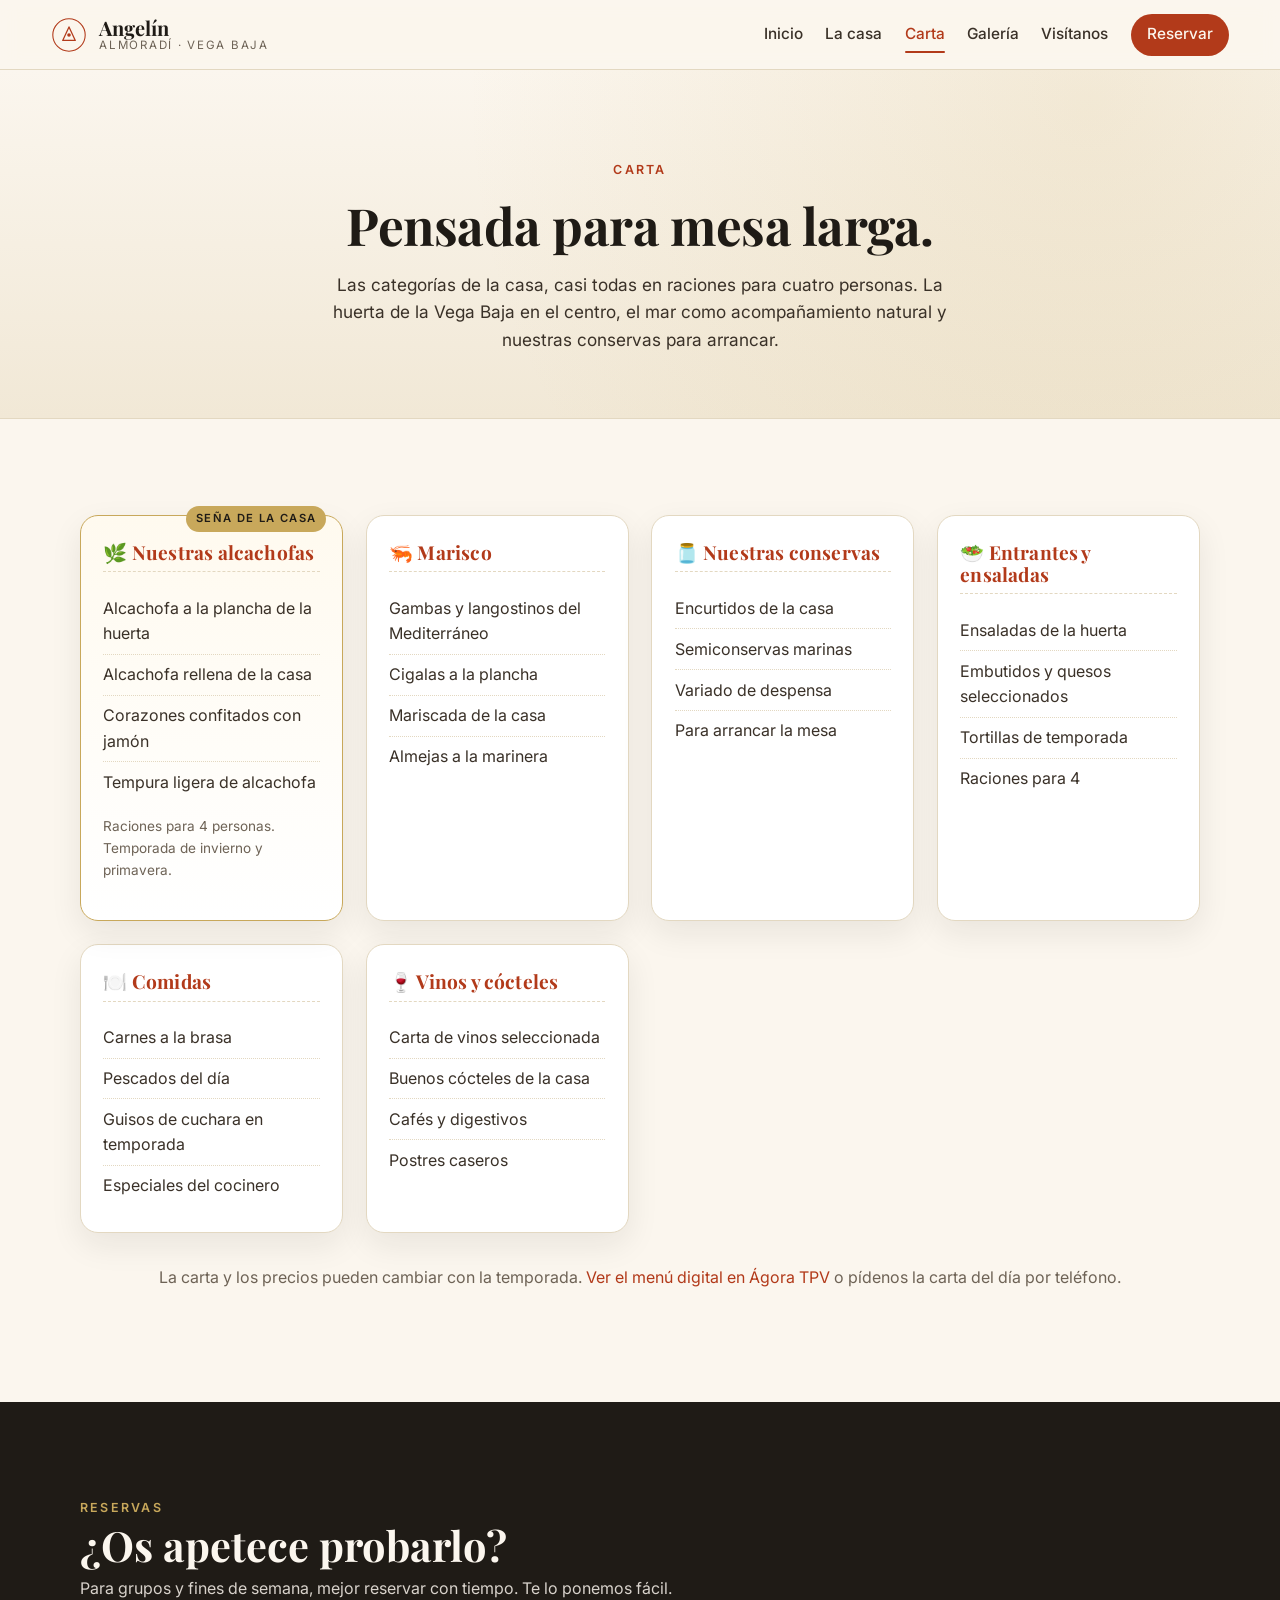
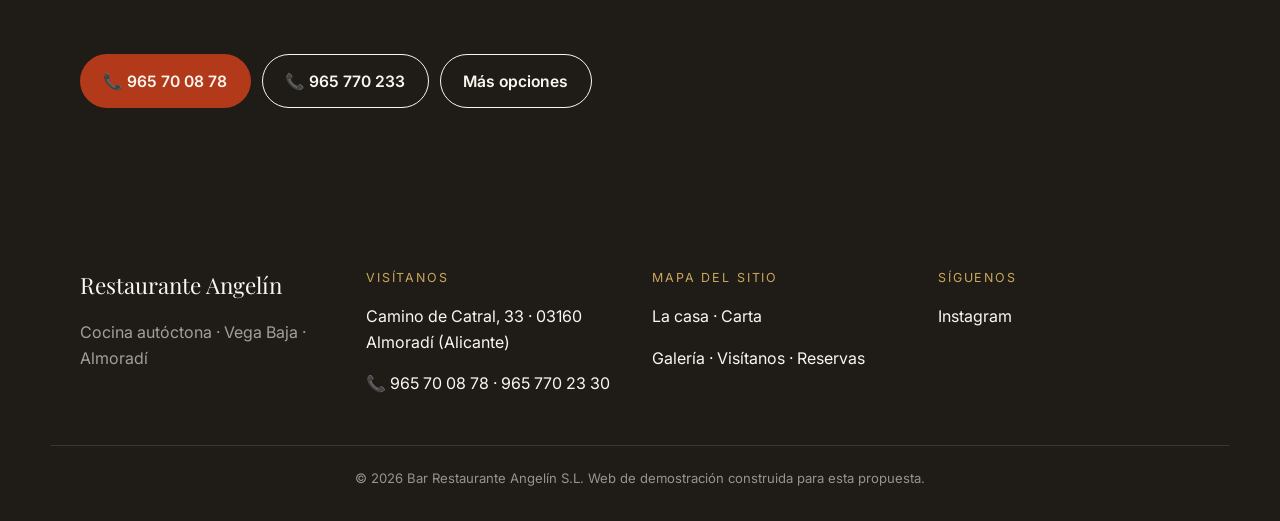
==== carta.html @ 783baac9 "﻿chore: web inicial para Restaurante Angelin" ====
<!doctype html>
<html lang="es">
<head>
  <meta charset="utf-8">
  <meta name="viewport" content="width=device-width, initial-scale=1">
  <title>Carta — Restaurante Angelín · Almoradí</title>
  <meta name="description" content="Carta de Restaurante Angelín en Almoradí: alcachofas de la Vega Baja, marisco, conservas de la casa, entrantes, ensaladas y comidas. Casi todo en raciones para 4.">
  <meta name="theme-color" content="#1f1b16">
  <link rel="icon" type="image/svg+xml" href="assets/img/favicon.svg">
  <link rel="preconnect" href="https://fonts.googleapis.com">
  <link rel="preconnect" href="https://fonts.gstatic.com" crossorigin>
  <link href="https://fonts.googleapis.com/css2?family=Inter:wght@400;500;600&family=Playfair+Display:ital,wght@0,500;0,700;1,500&display=swap" rel="stylesheet">
  <link rel="stylesheet" href="assets/css/styles.css">
</head>
<body>
<a class="skip-link" href="#contenido">Saltar al contenido</a>

<header class="site-header">
  <a class="brand" href="index.html" aria-label="Inicio">
    <span class="brand-mark" aria-hidden="true">
      <svg viewBox="0 0 40 40" width="36" height="36"><circle cx="20" cy="20" r="18" fill="none" stroke="currentColor" stroke-width="1.2"/><path d="M13 26 L20 11 L27 26 Z" fill="none" stroke="currentColor" stroke-width="1.4" stroke-linejoin="round"/><circle cx="20" cy="20" r="2" fill="currentColor"/></svg>
    </span>
    <span class="brand-text">
      <span class="brand-name">Angelín</span>
      <span class="brand-since">Almoradí · Vega Baja</span>
    </span>
  </a>
  <button class="nav-toggle" type="button" aria-expanded="false" aria-controls="menu-principal"><span class="sr-only">Abrir menú</span><span class="bars" aria-hidden="true"></span></button>
  <nav id="menu-principal" class="site-nav" aria-label="Principal">
    <a href="index.html">Inicio</a>
    <a href="historia.html">La casa</a>
    <a href="carta.html" class="is-active">Carta</a>
    <a href="galeria.html">Galería</a>
    <a href="visitanos.html">Visítanos</a>
    <a href="reservas.html" class="nav-cta">Reservar</a>
  </nav>
</header>

<main id="contenido">

  <section class="page-header">
    <div class="container">
      <p class="kicker">Carta</p>
      <h1>Pensada para mesa larga.</h1>
      <p class="lede">Las categorías de la casa, casi todas en raciones para cuatro personas. La huerta de la Vega Baja en el centro, el mar como acompañamiento natural y nuestras conservas para arrancar.</p>
    </div>
  </section>

  <section class="section section-carta">
    <div class="container">
      <div class="menu-grid">
        <article class="menu-card menu-card-feature">
          <h3>🌿 Nuestras alcachofas</h3>
          <ul>
            <li>Alcachofa a la plancha de la huerta</li>
            <li>Alcachofa rellena de la casa</li>
            <li>Corazones confitados con jamón</li>
            <li>Tempura ligera de alcachofa</li>
          </ul>
          <p class="muted small">Raciones para 4 personas. Temporada de invierno y primavera.</p>
        </article>
        <article class="menu-card">
          <h3>🦐 Marisco</h3>
          <ul>
            <li>Gambas y langostinos del Mediterráneo</li>
            <li>Cigalas a la plancha</li>
            <li>Mariscada de la casa</li>
            <li>Almejas a la marinera</li>
          </ul>
        </article>
        <article class="menu-card">
          <h3>🫙 Nuestras conservas</h3>
          <ul>
            <li>Encurtidos de la casa</li>
            <li>Semiconservas marinas</li>
            <li>Variado de despensa</li>
            <li>Para arrancar la mesa</li>
          </ul>
        </article>
        <article class="menu-card">
          <h3>🥗 Entrantes y ensaladas</h3>
          <ul>
            <li>Ensaladas de la huerta</li>
            <li>Embutidos y quesos seleccionados</li>
            <li>Tortillas de temporada</li>
            <li>Raciones para 4</li>
          </ul>
        </article>
        <article class="menu-card">
          <h3>🍽️ Comidas</h3>
          <ul>
            <li>Carnes a la brasa</li>
            <li>Pescados del día</li>
            <li>Guisos de cuchara en temporada</li>
            <li>Especiales del cocinero</li>
          </ul>
        </article>
        <article class="menu-card">
          <h3>🍷 Vinos y cócteles</h3>
          <ul>
            <li>Carta de vinos seleccionada</li>
            <li>Buenos cócteles de la casa</li>
            <li>Cafés y digestivos</li>
            <li>Postres caseros</li>
          </ul>
        </article>
      </div>
      <p class="carta-nota">La carta y los precios pueden cambiar con la temporada. <a href="https://smartmenu.agorapos.com/" rel="noopener" target="_blank">Ver el menú digital en Ágora TPV</a> o pídenos la carta del día por teléfono.</p>
    </div>
  </section>

  <section class="section section-reservas">
    <div class="container reserve-strip">
      <div>
        <p class="kicker">Reservas</p>
        <h2>¿Os apetece probarlo?</h2>
        <p>Para grupos y fines de semana, mejor reservar con tiempo. Te lo ponemos fácil.</p>
      </div>
      <div class="reserve-actions">
        <a class="btn btn-primary" href="tel:+34965700878">📞 965 70 08 78</a>
        <a class="btn btn-ghost" href="tel:+34965770233">📞 965 770 233</a>
        <a class="btn btn-ghost" href="reservas.html">Más opciones</a>
      </div>
    </div>
  </section>

</main>

<footer class="site-footer">
  <div class="container footer-grid">
    <div>
      <p class="footer-brand">Restaurante Angelín</p>
      <p class="muted">Cocina autóctona · Vega Baja · Almoradí</p>
    </div>
    <div>
      <p class="footer-title">Visítanos</p>
      <p>Camino de Catral, 33 · 03160 Almoradí (Alicante)</p>
      <p>📞 965 70 08 78 · 965 770 23 30</p>
    </div>
    <div>
      <p class="footer-title">Mapa del sitio</p>
      <p><a href="historia.html">La casa</a> · <a href="carta.html">Carta</a></p>
      <p><a href="galeria.html">Galería</a> · <a href="visitanos.html">Visítanos</a> · <a href="reservas.html">Reservas</a></p>
    </div>
    <div>
      <p class="footer-title">Síguenos</p>
      <p><a href="https://www.instagram.com/barrestauranteangelin/" rel="noopener" target="_blank">Instagram</a></p>
    </div>
  </div>
  <p class="legal">© <span id="anyo"></span> Bar Restaurante Angelín S.L. Web de demostración construida para esta propuesta.</p>
</footer>

<script src="assets/js/main.js" defer></script>
</body>
</html>
---- assets/css/styles.css ----
/* ============ Cervecería El Ángel — estilos ============ */
:root {
  --cream: #fbf6ee;
  --cream-2: #f1e8d6;
  --ink: #1f1b16;
  --ink-2: #3a3128;
  --muted: #6e6356;
  --line: #e3d8c1;
  --terracota: #b23a1a;
  --terracota-d: #8c2d12;
  --oro: #c8a85b;
  --shadow: 0 12px 32px rgba(31, 27, 22, 0.08);
}

* { box-sizing: border-box; }
html { scroll-behavior: smooth; }
body {
  margin: 0;
  font-family: "Inter", system-ui, -apple-system, "Segoe UI", sans-serif;
  font-size: 16px;
  line-height: 1.6;
  color: var(--ink);
  background: var(--cream);
  -webkit-font-smoothing: antialiased;
}

img { max-width: 100%; display: block; }
a { color: var(--terracota); text-decoration: none; }
a:hover, a:focus-visible { text-decoration: underline; text-underline-offset: 3px; }

h1, h2, h3, h4 { font-family: "Playfair Display", Georgia, serif; font-weight: 700; line-height: 1.15; margin: 0 0 .5em; color: var(--ink); }
h1 { font-size: clamp(2.4rem, 5.5vw, 4.2rem); letter-spacing: -0.01em; }
h2 { font-size: clamp(1.8rem, 3.4vw, 2.6rem); }
h3 { font-size: 1.2rem; letter-spacing: 0.01em; }
em { font-style: italic; color: var(--terracota); }

.kicker {
  text-transform: uppercase;
  letter-spacing: 0.18em;
  font-size: 0.78rem;
  color: var(--terracota);
  font-weight: 600;
  margin: 0 0 1rem;
}

.muted { color: var(--muted); }
.small { font-size: 0.85rem; }
.sr-only { position: absolute; width: 1px; height: 1px; overflow: hidden; clip: rect(0 0 0 0); white-space: nowrap; }

.skip-link {
  position: absolute; left: -9999px; top: 0;
  background: var(--ink); color: var(--cream); padding: 12px 16px; z-index: 100;
}
.skip-link:focus { left: 12px; top: 12px; }

.container { width: min(1120px, 92vw); margin: 0 auto; }

/* -------- Header -------- */
.site-header {
  position: sticky; top: 0; z-index: 50;
  display: flex; align-items: center; justify-content: space-between;
  gap: 1rem; padding: 0.85rem 4vw;
  background: rgba(251, 246, 238, 0.86);
  backdrop-filter: saturate(140%) blur(10px);
  -webkit-backdrop-filter: saturate(140%) blur(10px);
  border-bottom: 1px solid var(--line);
}
.brand { display: inline-flex; align-items: center; gap: 0.75rem; color: var(--ink); text-decoration: none; }
.brand-mark { color: var(--terracota); display: inline-flex; }
.brand-text { display: flex; flex-direction: column; line-height: 1.1; }
.brand-name { font-family: "Playfair Display", Georgia, serif; font-weight: 700; font-size: 1.25rem; }
.brand-since { font-size: 0.72rem; letter-spacing: 0.15em; text-transform: uppercase; color: var(--muted); }
.site-nav { display: flex; gap: 1.4rem; align-items: center; }
.site-nav a { color: var(--ink-2); font-weight: 500; font-size: 0.96rem; text-decoration: none; }
.site-nav a:hover { color: var(--terracota); }
.nav-cta {
  background: var(--terracota); color: var(--cream) !important;
  padding: 0.55rem 1rem; border-radius: 999px;
}
.nav-cta:hover { background: var(--terracota-d); text-decoration: none; }

.nav-toggle { display: none; background: none; border: 0; cursor: pointer; padding: 8px; }
.nav-toggle .bars,
.nav-toggle .bars::before,
.nav-toggle .bars::after {
  display: block; width: 22px; height: 2px; background: var(--ink); position: relative;
}
.nav-toggle .bars::before, .nav-toggle .bars::after { content: ""; position: absolute; left: 0; }
.nav-toggle .bars::before { top: -6px; }
.nav-toggle .bars::after { top: 6px; }

@media (max-width: 760px) {
  .nav-toggle { display: block; }
  .site-nav {
    position: absolute; top: 100%; right: 4vw; left: 4vw;
    flex-direction: column; align-items: stretch; gap: 0;
    background: var(--cream); border: 1px solid var(--line); border-radius: 14px;
    padding: 0.5rem; margin-top: 0.5rem; box-shadow: var(--shadow);
    transform: translateY(-8px); opacity: 0; pointer-events: none;
    transition: opacity .18s ease, transform .18s ease;
  }
  .site-nav a { padding: 0.7rem 0.9rem; border-radius: 8px; }
  .site-nav.is-open { transform: translateY(0); opacity: 1; pointer-events: auto; }
}

/* -------- Buttons -------- */
.btn {
  display: inline-flex; align-items: center; gap: 0.45rem;
  padding: 0.85rem 1.4rem;
  border-radius: 999px; border: 1px solid transparent;
  font-weight: 600; font-size: 0.98rem; cursor: pointer;
  text-decoration: none; transition: transform .15s ease, background .15s ease, color .15s ease, border-color .15s ease;
}
.btn:hover { text-decoration: none; transform: translateY(-1px); }
.btn-primary { background: var(--terracota); color: var(--cream); }
.btn-primary:hover { background: var(--terracota-d); color: var(--cream); }
.btn-ghost { background: transparent; color: var(--ink); border-color: var(--ink); }
.btn-ghost:hover { background: var(--ink); color: var(--cream); }

/* -------- Hero -------- */
.hero {
  position: relative; isolation: isolate;
  padding: clamp(5rem, 10vw, 8rem) 4vw clamp(4rem, 8vw, 6rem);
  background:
    radial-gradient(circle at 80% 10%, rgba(200, 168, 91, 0.18), transparent 55%),
    radial-gradient(circle at 10% 90%, rgba(178, 58, 26, 0.16), transparent 60%),
    linear-gradient(180deg, var(--cream) 0%, var(--cream-2) 100%);
  overflow: hidden;
}
.hero-art {
  position: absolute; inset: 0; z-index: -1; opacity: 0.6;
  background-image:
    radial-gradient(2px 2px at 12% 22%, var(--oro) 50%, transparent 51%),
    radial-gradient(2px 2px at 78% 60%, var(--terracota) 50%, transparent 51%),
    radial-gradient(2px 2px at 35% 80%, var(--oro) 50%, transparent 51%),
    radial-gradient(2px 2px at 65% 25%, var(--terracota) 50%, transparent 51%);
  background-size: 240px 240px;
  filter: blur(0.2px);
}
.hero-inner { max-width: 880px; margin: 0 auto; text-align: center; }
.hero h1 { margin: 0 0 1.2rem; }
.hero .lede { font-size: 1.15rem; color: var(--ink-2); max-width: 60ch; margin: 0 auto 2rem; }
.hero-cta { display: flex; gap: 0.8rem; justify-content: center; flex-wrap: wrap; margin-bottom: 2.6rem; }

.hero-stats {
  list-style: none; padding: 0; margin: 0;
  display: grid; grid-template-columns: repeat(3, minmax(0,1fr));
  gap: 1rem; max-width: 540px; margin-inline: auto;
}
.hero-stats li {
  display: flex; flex-direction: column; align-items: center;
  padding: 1rem; background: rgba(255,255,255,0.55);
  border: 1px solid var(--line); border-radius: 14px;
}
.hero-stats strong { font-family: "Playfair Display", Georgia, serif; font-size: 1.6rem; color: var(--terracota); }
.hero-stats span { font-size: 0.82rem; color: var(--muted); letter-spacing: 0.06em; text-transform: uppercase; }

/* -------- Sections base -------- */
.section { padding: clamp(4rem, 8vw, 6rem) 0; }
.section-head { max-width: 720px; margin: 0 auto 3rem; text-align: center; }
.section-head h2 { margin-bottom: 0.6rem; }
.section-head p { color: var(--muted); font-size: 1.05rem; }

.two-col {
  display: grid; gap: clamp(2rem, 5vw, 4rem);
  grid-template-columns: 1fr;
}
@media (min-width: 820px) {
  .two-col { grid-template-columns: 1.05fr 0.95fr; align-items: start; }
}

/* -------- Historia -------- */
.section-historia { background: var(--cream); }
.section-historia p { color: var(--ink-2); font-size: 1.05rem; }
.quote {
  border-left: 3px solid var(--oro);
  padding: 0.4rem 0 0.4rem 1rem;
  font-style: italic; color: var(--ink-2); margin: 1.8rem 0 0;
  font-family: "Playfair Display", Georgia, serif; font-size: 1.15rem;
}
.quote span { display: block; margin-top: 0.5rem; font-style: normal; font-family: "Inter", sans-serif; font-size: 0.85rem; color: var(--muted); }

.timeline { background: #fff; border: 1px solid var(--line); border-radius: 18px; padding: 1.5rem; box-shadow: var(--shadow); }
.timeline ol { list-style: none; padding: 0; margin: 0; position: relative; }
.timeline ol::before {
  content: ""; position: absolute; left: 8px; top: 6px; bottom: 6px; width: 2px;
  background: linear-gradient(180deg, var(--oro), var(--terracota));
  border-radius: 2px;
}
.timeline li { display: grid; grid-template-columns: 110px 1fr; gap: 1rem; padding: 0.6rem 0 0.6rem 24px; position: relative; }
.timeline li::before {
  content: ""; position: absolute; left: 2px; top: 1.15rem;
  width: 14px; height: 14px; background: var(--cream);
  border: 2px solid var(--terracota); border-radius: 50%;
}
.timeline .year { font-family: "Playfair Display", Georgia, serif; color: var(--terracota); font-weight: 700; }
.timeline .event { color: var(--ink-2); }

/* -------- Cocina -------- */
.section-cocina { background: var(--cream-2); }
.pillars {
  list-style: none; padding: 0; margin: 0;
  display: grid; grid-template-columns: repeat(auto-fit, minmax(220px, 1fr));
  gap: 1.4rem;
}
.pillars li {
  background: #fff; border-radius: 18px; padding: 1.6rem 1.4rem;
  border: 1px solid var(--line); transition: transform .2s ease, box-shadow .2s ease;
}
.pillars li:hover { transform: translateY(-3px); box-shadow: var(--shadow); }
.pillar-icon { font-size: 2rem; display: block; margin-bottom: 0.6rem; }
.pillars h3 { margin: 0 0 0.4rem; font-size: 1.25rem; }
.pillars p { margin: 0; color: var(--muted); }

/* -------- Carta -------- */
.section-carta { background: var(--cream); }
.menu-grid {
  display: grid; gap: 1.4rem;
  grid-template-columns: repeat(auto-fit, minmax(260px, 1fr));
}
.menu-card {
  background: #fff; border: 1px solid var(--line); border-radius: 18px;
  padding: 1.6rem 1.4rem; box-shadow: var(--shadow);
}
.menu-card h3 {
  margin: 0 0 1rem; padding-bottom: 0.5rem;
  border-bottom: 1px dashed var(--line);
  color: var(--terracota); font-family: "Playfair Display", Georgia, serif;
}
.menu-card-feature {
  border-color: var(--oro);
  background: linear-gradient(180deg, #fffaef 0%, #ffffff 100%);
  position: relative;
}
.menu-card-feature::before {
  content: "Seña de la casa"; position: absolute; top: -10px; right: 1rem;
  font-size: 0.7rem; letter-spacing: 0.12em; text-transform: uppercase;
  background: var(--oro); color: var(--ink); padding: 4px 10px; border-radius: 999px;
  font-weight: 600;
}
.menu-card ul { list-style: none; padding: 0; margin: 0; }
.menu-card li { padding: 0.45rem 0; border-bottom: 1px dotted var(--line); color: var(--ink-2); }
.menu-card li:last-child { border-bottom: 0; }
.carta-nota { text-align: center; margin-top: 2rem; color: var(--muted); }

/* -------- Galería -------- */
.section-galeria { background: var(--cream-2); }
.gallery {
  display: grid; gap: 1rem;
  grid-template-columns: repeat(auto-fit, minmax(200px, 1fr));
}
.gallery figure {
  margin: 0; aspect-ratio: 4 / 3; position: relative; overflow: hidden;
  background: linear-gradient(135deg, var(--cream), #fff);
  border: 1px solid var(--line); border-radius: 14px;
  display: flex; align-items: center; justify-content: center;
}
.gallery figure span { font-size: 3rem; opacity: 0.7; }
.gallery figure::before {
  content: attr(data-tag);
  position: absolute; top: 10px; left: 10px;
  font-size: 0.7rem; letter-spacing: 0.12em; text-transform: uppercase;
  background: var(--ink); color: var(--cream); padding: 4px 8px; border-radius: 999px;
}
.gallery figcaption {
  position: absolute; bottom: 0; left: 0; right: 0;
  padding: 0.6rem 0.9rem; font-size: 0.9rem;
  background: linear-gradient(0deg, rgba(31,27,22,0.78), rgba(31,27,22,0));
  color: var(--cream);
}

/* -------- Reservas -------- */
.section-reservas { background: var(--ink); color: var(--cream); }
.section-reservas h2 { color: var(--cream); }
.section-reservas .kicker { color: var(--oro); }
.section-reservas p { color: rgba(251, 246, 238, 0.84); }
.reserve-actions { display: flex; gap: 0.7rem; flex-wrap: wrap; margin: 1.3rem 0 1rem; }
.section-reservas .btn-ghost { color: var(--cream); border-color: var(--cream); }
.section-reservas .btn-ghost:hover { background: var(--cream); color: var(--ink); }

.contact-form {
  background: rgba(255, 255, 255, 0.04);
  border: 1px solid rgba(251, 246, 238, 0.18);
  border-radius: 18px; padding: 1.8rem;
}
.form-title { font-family: "Playfair Display", Georgia, serif; font-size: 1.4rem; margin: 0 0 1rem; }
.contact-form label { display: block; margin-bottom: 1rem; font-size: 0.92rem; }
.contact-form input, .contact-form textarea {
  width: 100%; margin-top: 0.4rem; padding: 0.75rem 0.9rem;
  background: rgba(251, 246, 238, 0.06); color: var(--cream);
  border: 1px solid rgba(251, 246, 238, 0.25); border-radius: 10px;
  font: inherit;
}
.contact-form input:focus, .contact-form textarea:focus {
  outline: 2px solid var(--oro); outline-offset: 2px; border-color: var(--oro);
}
.contact-form .btn { width: 100%; justify-content: center; margin-top: 0.4rem; }

/* -------- Horario -------- */
.section-horario { background: var(--cream); }
.hours { width: 100%; border-collapse: collapse; margin: 1rem 0 1.5rem; }
.hours th, .hours td { text-align: left; padding: 0.75rem 0; border-bottom: 1px dashed var(--line); font-weight: 500; }
.hours th { color: var(--ink); width: 40%; }
.hours td { color: var(--ink-2); }
.badge-closed {
  display: inline-block; background: var(--terracota); color: var(--cream);
  padding: 2px 10px; border-radius: 999px; font-size: 0.78rem; letter-spacing: 0.05em;
}
address { font-style: normal; color: var(--ink-2); line-height: 1.7; }
.map-wrap {
  border-radius: 18px; overflow: hidden; border: 1px solid var(--line);
  box-shadow: var(--shadow); aspect-ratio: 4 / 3; background: #eaeaea;
}
.map-wrap iframe { width: 100%; height: 100%; border: 0; display: block; }

/* -------- Footer -------- */
.site-footer { background: var(--ink); color: var(--cream); padding: 3rem 4vw 2rem; }
.footer-grid {
  display: grid; gap: 1.5rem;
  grid-template-columns: repeat(auto-fit, minmax(220px, 1fr));
  margin-bottom: 2rem;
}
.footer-brand { font-family: "Playfair Display", Georgia, serif; font-size: 1.4rem; margin: 0 0 0.3rem; }
.footer-title { text-transform: uppercase; letter-spacing: 0.15em; font-size: 0.78rem; color: var(--oro); margin: 0 0 0.4rem; }
.site-footer a { color: var(--cream); }
.site-footer .muted { color: rgba(251, 246, 238, 0.6); }
.legal { text-align: center; font-size: 0.82rem; color: rgba(251, 246, 238, 0.55); border-top: 1px solid rgba(251, 246, 238, 0.12); padding-top: 1.4rem; margin: 0; }

/* -------- Active nav link -------- */
.site-nav a.is-active { color: var(--terracota); }
.site-nav a.is-active:not(.nav-cta) {
  position: relative;
}
.site-nav a.is-active:not(.nav-cta)::after {
  content: ""; position: absolute; left: 0; right: 0; bottom: -6px;
  height: 2px; background: var(--terracota); border-radius: 2px;
}
.site-nav a.nav-cta.is-active { background: var(--terracota-d); }

/* -------- Page header (sub pages) -------- */
.page-header {
  padding: clamp(4rem, 7vw, 6rem) 4vw clamp(2.5rem, 5vw, 4rem);
  background:
    radial-gradient(circle at 85% 10%, rgba(200, 168, 91, 0.16), transparent 55%),
    linear-gradient(180deg, var(--cream) 0%, var(--cream-2) 100%);
  border-bottom: 1px solid var(--line);
  text-align: center;
}
.page-header .container { max-width: 820px; }
.page-header h1 {
  font-size: clamp(2rem, 4.4vw, 3.2rem);
  margin: 0.2rem 0 1rem;
}
.page-header .lede {
  color: var(--ink-2); font-size: 1.08rem;
  max-width: 60ch; margin: 0 auto;
}

/* -------- Centered CTA row -------- */
.centered-cta {
  text-align: center; margin-top: 2.5rem;
  display: flex; gap: 0.7rem; justify-content: center; flex-wrap: wrap;
}

/* -------- Explore grid (home cards) -------- */
.section-explora { background: var(--cream); }
.explore-grid {
  display: grid; gap: 1.4rem;
  grid-template-columns: repeat(auto-fit, minmax(260px, 1fr));
}
.explore-card {
  display: flex; flex-direction: column; gap: 0.6rem;
  background: #fff; border: 1px solid var(--line); border-radius: 18px;
  padding: 1.8rem 1.6rem; box-shadow: var(--shadow);
  color: var(--ink); text-decoration: none;
  transition: transform .2s ease, border-color .2s ease;
}
.explore-card:hover {
  transform: translateY(-3px); border-color: var(--oro); text-decoration: none;
}
.explore-tag {
  display: inline-block; width: max-content;
  font-size: 0.72rem; text-transform: uppercase; letter-spacing: 0.15em;
  color: var(--terracota); font-weight: 600;
}
.explore-card h3 { margin: 0.2rem 0 0.4rem; font-size: 1.35rem; }
.explore-card p { margin: 0 0 0.6rem; color: var(--muted); }
.explore-link {
  margin-top: auto; color: var(--terracota); font-weight: 600;
}

/* -------- Reserve strip (compact banner) -------- */
.reserve-strip {
  display: flex; align-items: center; justify-content: space-between;
  gap: 2rem; flex-wrap: wrap;
}
.reserve-strip h2 { margin: 0.2rem 0 0.4rem; }
.reserve-strip p { margin: 0; }
@media (max-width: 720px) {
  .reserve-strip { flex-direction: column; align-items: flex-start; }
}

/* -------- Accessibility -------- */
@media (prefers-reduced-motion: reduce) {
  * { transition: none !important; animation: none !important; scroll-behavior: auto !important; }
}
:focus-visible { outline: 2px solid var(--terracota); outline-offset: 3px; border-radius: 6px; }
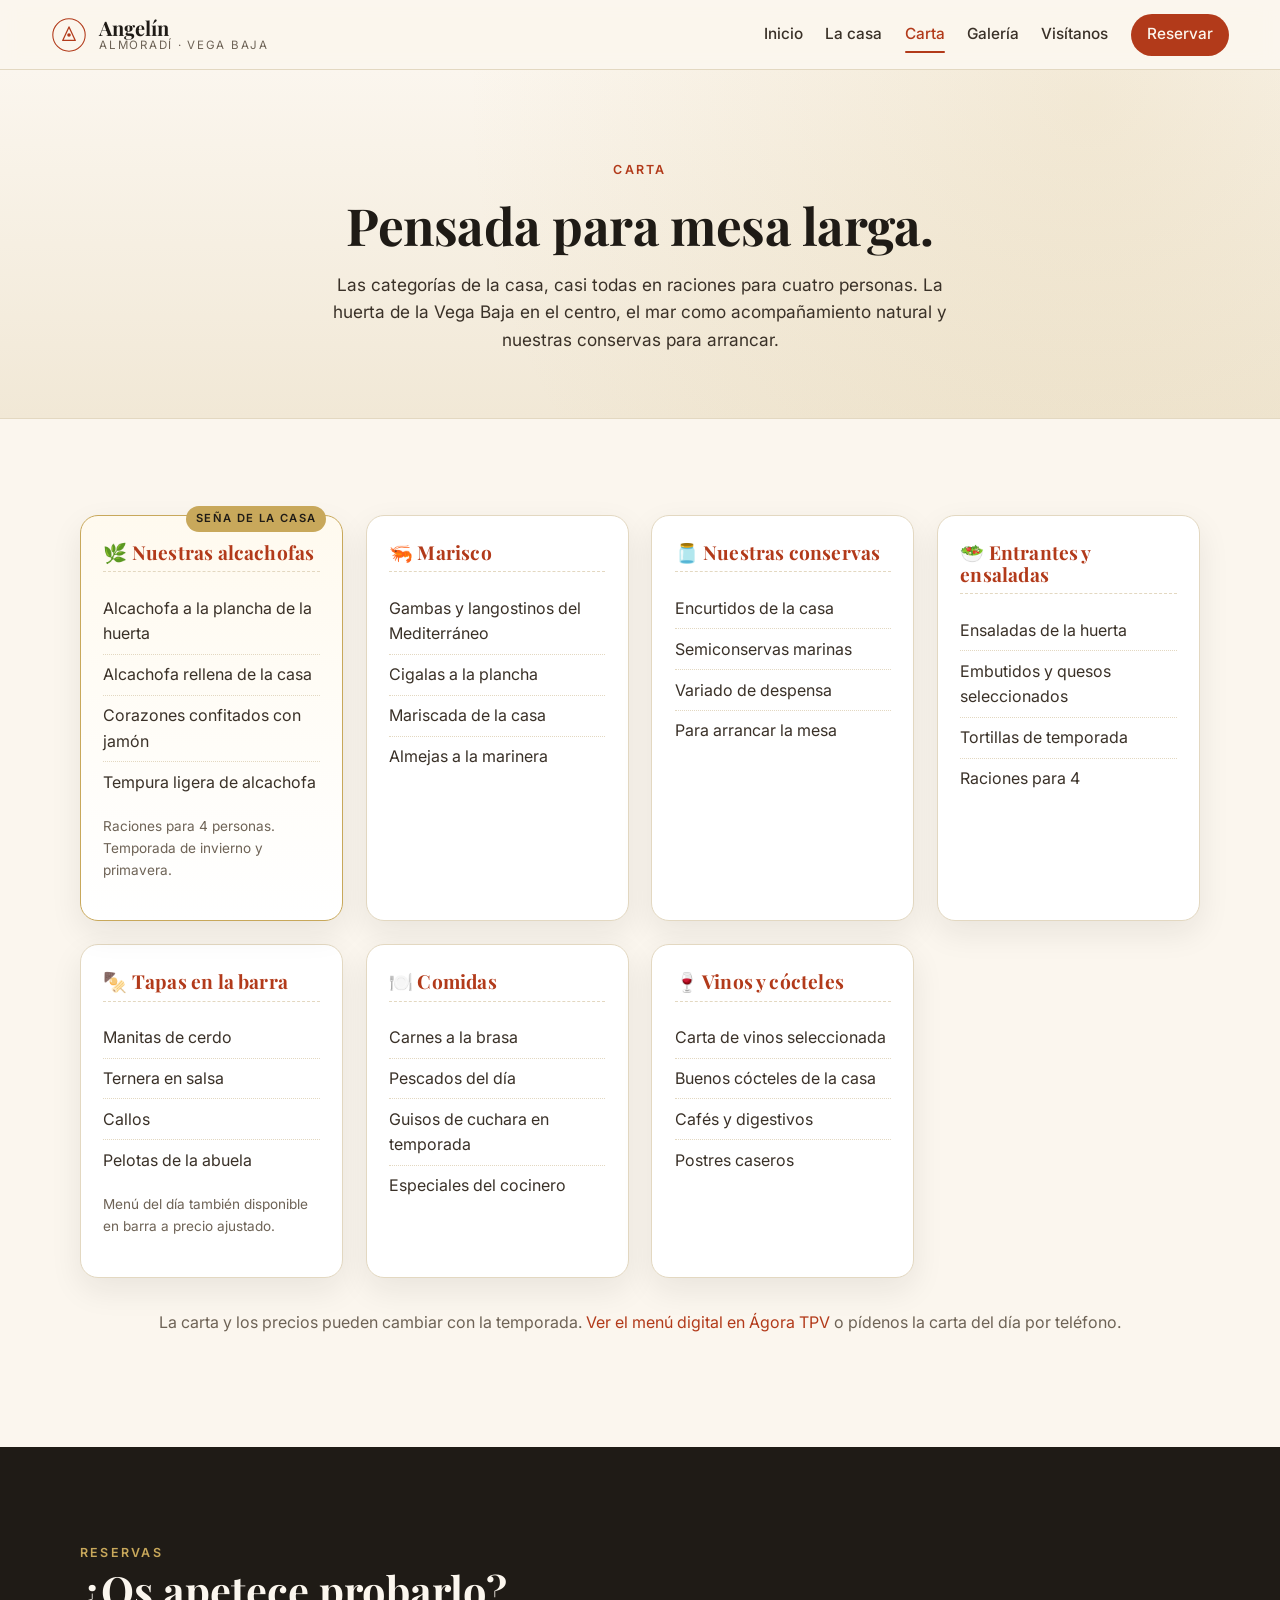
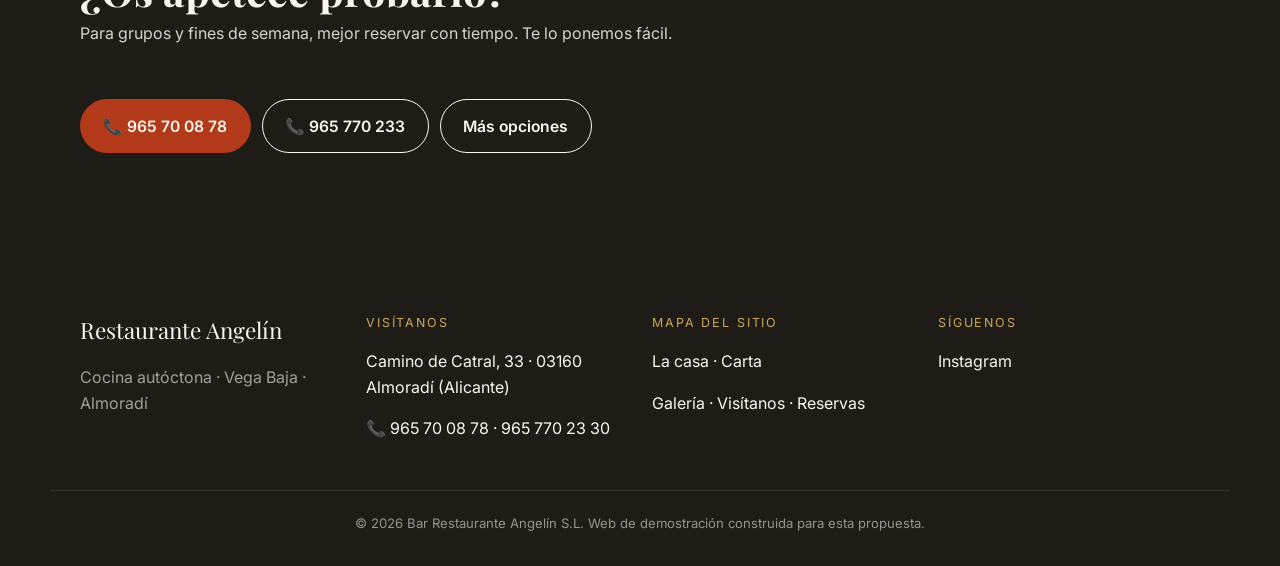
==== commit ce394d4b: "﻿feat: rellena galeria con fotos tematicas y refresca contenido - Galeria: 9 fotos via LoremFlickr (" ====
--- a/carta.html
+++ b/carta.html
@@ -87,6 +87,16 @@
           </ul>
         </article>
         <article class="menu-card">
+          <h3>🍢 Tapas en la barra</h3>
+          <ul>
+            <li>Manitas de cerdo</li>
+            <li>Ternera en salsa</li>
+            <li>Callos</li>
+            <li>Pelotas de la abuela</li>
+          </ul>
+          <p class="muted small">Menú del día también disponible en barra a precio ajustado.</p>
+        </article>
+        <article class="menu-card">
           <h3>🍽️ Comidas</h3>
           <ul>
             <li>Carnes a la brasa</li>
--- a/assets/css/styles.css
+++ b/assets/css/styles.css
@@ -268,6 +268,24 @@
   background: linear-gradient(0deg, rgba(31,27,22,0.78), rgba(31,27,22,0));
   color: var(--cream);
 }
+/* When the gallery contains real <img> elements */
+.gallery-photos figure { display: block; }
+.gallery-photos img {
+  position: absolute; inset: 0;
+  width: 100%; height: 100%; object-fit: cover;
+  transition: transform .6s ease;
+}
+.gallery-photos figure:hover img { transform: scale(1.06); }
+.gallery-photos figcaption {
+  font-weight: 500;
+  padding: 1.4rem 0.9rem 0.7rem;
+  background: linear-gradient(0deg, rgba(31,27,22,0.92) 35%, rgba(31,27,22,0) 100%);
+}
+.page-header code {
+  background: rgba(31, 27, 22, 0.06);
+  padding: 1px 6px; border-radius: 4px;
+  font-size: 0.85em;
+}
 
 /* -------- Reservas -------- */
 .section-reservas { background: var(--ink); color: var(--cream); }
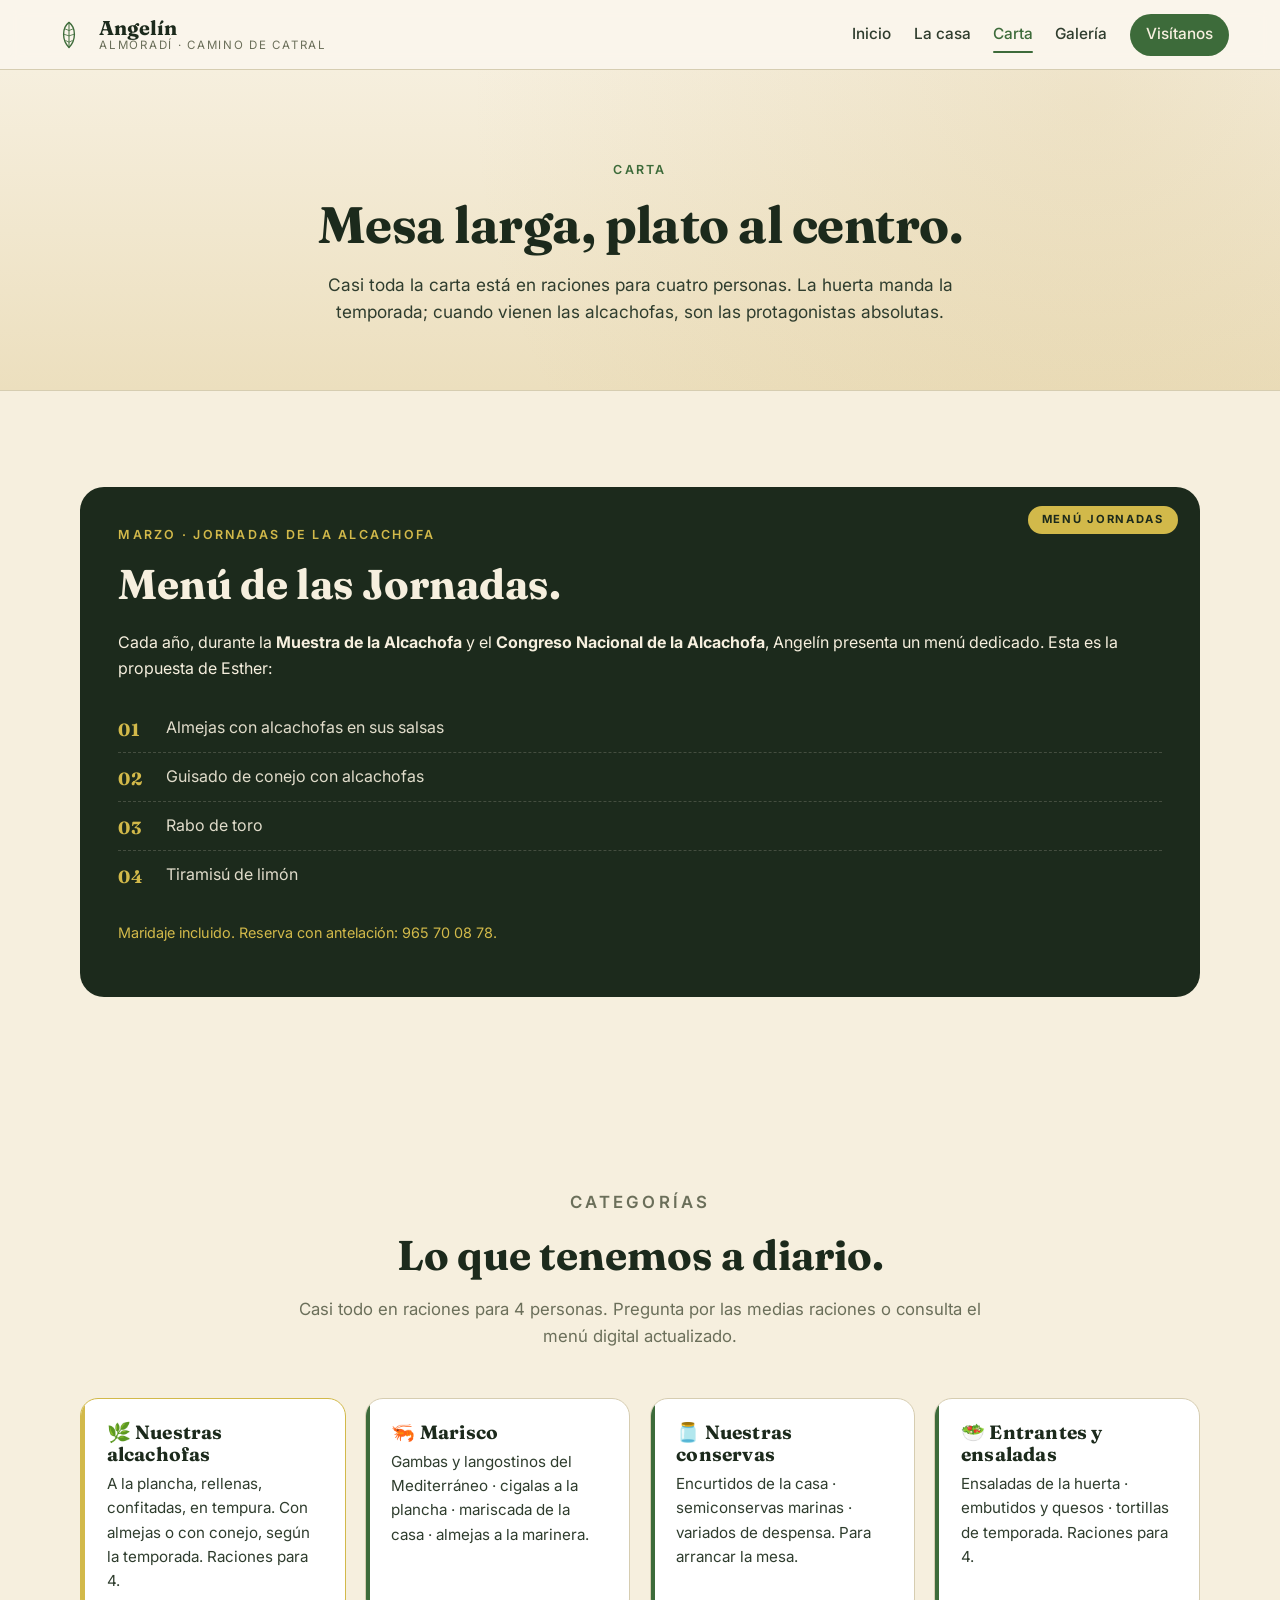
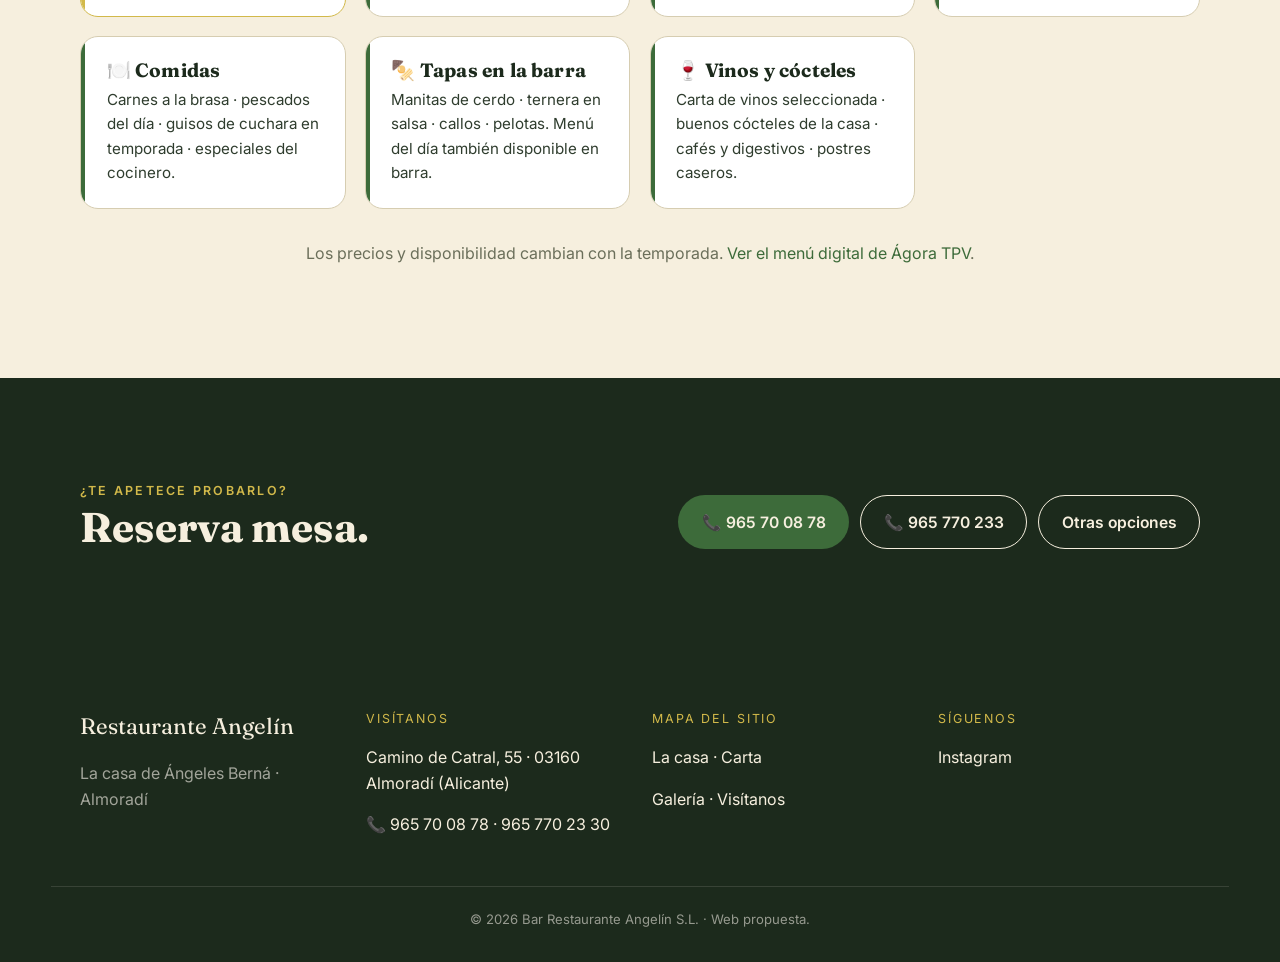
==== commit 0b37d853: "﻿feat: replanteamiento completo de Angelin - Investigacion nueva: fundadora Angeles Berna (premio Tu" ====
--- a/carta.html
+++ b/carta.html
@@ -4,12 +4,12 @@
   <meta charset="utf-8">
   <meta name="viewport" content="width=device-width, initial-scale=1">
   <title>Carta — Restaurante Angelín · Almoradí</title>
-  <meta name="description" content="Carta de Restaurante Angelín en Almoradí: alcachofas de la Vega Baja, marisco, conservas de la casa, entrantes, ensaladas y comidas. Casi todo en raciones para 4.">
-  <meta name="theme-color" content="#1f1b16">
+  <meta name="description" content="Carta de Restaurante Angelín en Almoradí: menú de las Jornadas de la Alcachofa, marisco, conservas de la casa, entrantes, ensaladas y tapas de barra. Casi todo en raciones para 4.">
+  <meta name="theme-color" content="#1c2a1c">
   <link rel="icon" type="image/svg+xml" href="assets/img/favicon.svg">
   <link rel="preconnect" href="https://fonts.googleapis.com">
   <link rel="preconnect" href="https://fonts.gstatic.com" crossorigin>
-  <link href="https://fonts.googleapis.com/css2?family=Inter:wght@400;500;600&family=Playfair+Display:ital,wght@0,500;0,700;1,500&display=swap" rel="stylesheet">
+  <link href="https://fonts.googleapis.com/css2?family=Inter:wght@400;500;600&family=Fraunces:opsz,wght@9..144,400;9..144,600;9..144,700&display=swap" rel="stylesheet">
   <link rel="stylesheet" href="assets/css/styles.css">
 </head>
 <body>
@@ -18,11 +18,15 @@
 <header class="site-header">
   <a class="brand" href="index.html" aria-label="Inicio">
     <span class="brand-mark" aria-hidden="true">
-      <svg viewBox="0 0 40 40" width="36" height="36"><circle cx="20" cy="20" r="18" fill="none" stroke="currentColor" stroke-width="1.2"/><path d="M13 26 L20 11 L27 26 Z" fill="none" stroke="currentColor" stroke-width="1.4" stroke-linejoin="round"/><circle cx="20" cy="20" r="2" fill="currentColor"/></svg>
+      <svg viewBox="0 0 40 40" width="36" height="36">
+        <path d="M20 6 C12 12, 12 26, 20 34 C28 26, 28 12, 20 6 Z" fill="none" stroke="currentColor" stroke-width="1.5" stroke-linejoin="round"/>
+        <path d="M20 6 L20 34" stroke="currentColor" stroke-width="1.1"/>
+        <path d="M15 13 L20 15 M25 13 L20 15 M14 19 L20 21 M26 19 L20 21 M16 26 L20 28 M24 26 L20 28" stroke="currentColor" stroke-width="0.9" fill="none"/>
+      </svg>
     </span>
     <span class="brand-text">
       <span class="brand-name">Angelín</span>
-      <span class="brand-since">Almoradí · Vega Baja</span>
+      <span class="brand-since">Almoradí · Camino de Catral</span>
     </span>
   </a>
   <button class="nav-toggle" type="button" aria-expanded="false" aria-controls="menu-principal"><span class="sr-only">Abrir menú</span><span class="bars" aria-hidden="true"></span></button>
@@ -31,8 +35,7 @@
     <a href="historia.html">La casa</a>
     <a href="carta.html" class="is-active">Carta</a>
     <a href="galeria.html">Galería</a>
-    <a href="visitanos.html">Visítanos</a>
-    <a href="reservas.html" class="nav-cta">Reservar</a>
+    <a href="visitanos.html" class="nav-cta">Visítanos</a>
   </nav>
 </header>
 
@@ -41,95 +44,79 @@
   <section class="page-header">
     <div class="container">
       <p class="kicker">Carta</p>
-      <h1>Pensada para mesa larga.</h1>
-      <p class="lede">Las categorías de la casa, casi todas en raciones para cuatro personas. La huerta de la Vega Baja en el centro, el mar como acompañamiento natural y nuestras conservas para arrancar.</p>
+      <h1>Mesa larga, plato al centro.</h1>
+      <p class="lede">Casi toda la carta está en raciones para cuatro personas. La huerta manda la temporada; cuando vienen las alcachofas, son las protagonistas absolutas.</p>
     </div>
   </section>
 
-  <section class="section section-carta">
+  <section class="section" id="jornadas">
     <div class="container">
-      <div class="menu-grid">
-        <article class="menu-card menu-card-feature">
+      <div class="jornadas-card">
+        <p class="kicker">Marzo · Jornadas de la Alcachofa</p>
+        <h2>Menú de las Jornadas.</h2>
+        <p>Cada año, durante la <strong>Muestra de la Alcachofa</strong> y el <strong>Congreso Nacional de la Alcachofa</strong>, Angelín presenta un menú dedicado. Esta es la propuesta de Esther:</p>
+        <ol>
+          <li>Almejas con alcachofas en sus salsas</li>
+          <li>Guisado de conejo con alcachofas</li>
+          <li>Rabo de toro</li>
+          <li>Tiramisú de limón</li>
+        </ol>
+        <p style="margin-top: 1.4rem; color: var(--oro); font-size: 0.9rem;">Maridaje incluido. Reserva con antelación: 965 70 08 78.</p>
+      </div>
+    </div>
+  </section>
+
+  <section class="section">
+    <div class="container">
+      <header class="section-head">
+        <p class="kicker">Categorías</p>
+        <h2>Lo que tenemos a diario.</h2>
+        <p>Casi todo en raciones para 4 personas. Pregunta por las medias raciones o consulta el menú digital actualizado.</p>
+      </header>
+      <div class="plate-grid">
+        <article class="plate plate-feature">
           <h3>🌿 Nuestras alcachofas</h3>
-          <ul>
-            <li>Alcachofa a la plancha de la huerta</li>
-            <li>Alcachofa rellena de la casa</li>
-            <li>Corazones confitados con jamón</li>
-            <li>Tempura ligera de alcachofa</li>
-          </ul>
-          <p class="muted small">Raciones para 4 personas. Temporada de invierno y primavera.</p>
+          <p>A la plancha, rellenas, confitadas, en tempura. Con almejas o con conejo, según la temporada. Raciones para 4.</p>
         </article>
-        <article class="menu-card">
+        <article class="plate">
           <h3>🦐 Marisco</h3>
-          <ul>
-            <li>Gambas y langostinos del Mediterráneo</li>
-            <li>Cigalas a la plancha</li>
-            <li>Mariscada de la casa</li>
-            <li>Almejas a la marinera</li>
-          </ul>
+          <p>Gambas y langostinos del Mediterráneo · cigalas a la plancha · mariscada de la casa · almejas a la marinera.</p>
         </article>
-        <article class="menu-card">
+        <article class="plate">
           <h3>🫙 Nuestras conservas</h3>
-          <ul>
-            <li>Encurtidos de la casa</li>
-            <li>Semiconservas marinas</li>
-            <li>Variado de despensa</li>
-            <li>Para arrancar la mesa</li>
-          </ul>
+          <p>Encurtidos de la casa · semiconservas marinas · variados de despensa. Para arrancar la mesa.</p>
         </article>
-        <article class="menu-card">
+        <article class="plate">
           <h3>🥗 Entrantes y ensaladas</h3>
-          <ul>
-            <li>Ensaladas de la huerta</li>
-            <li>Embutidos y quesos seleccionados</li>
-            <li>Tortillas de temporada</li>
-            <li>Raciones para 4</li>
-          </ul>
+          <p>Ensaladas de la huerta · embutidos y quesos · tortillas de temporada. Raciones para 4.</p>
         </article>
-        <article class="menu-card">
+        <article class="plate">
+          <h3>🍽️ Comidas</h3>
+          <p>Carnes a la brasa · pescados del día · guisos de cuchara en temporada · especiales del cocinero.</p>
+        </article>
+        <article class="plate">
           <h3>🍢 Tapas en la barra</h3>
-          <ul>
-            <li>Manitas de cerdo</li>
-            <li>Ternera en salsa</li>
-            <li>Callos</li>
-            <li>Pelotas de la abuela</li>
-          </ul>
-          <p class="muted small">Menú del día también disponible en barra a precio ajustado.</p>
+          <p>Manitas de cerdo · ternera en salsa · callos · pelotas. Menú del día también disponible en barra.</p>
         </article>
-        <article class="menu-card">
-          <h3>🍽️ Comidas</h3>
-          <ul>
-            <li>Carnes a la brasa</li>
-            <li>Pescados del día</li>
-            <li>Guisos de cuchara en temporada</li>
-            <li>Especiales del cocinero</li>
-          </ul>
-        </article>
-        <article class="menu-card">
+        <article class="plate">
           <h3>🍷 Vinos y cócteles</h3>
-          <ul>
-            <li>Carta de vinos seleccionada</li>
-            <li>Buenos cócteles de la casa</li>
-            <li>Cafés y digestivos</li>
-            <li>Postres caseros</li>
-          </ul>
+          <p>Carta de vinos seleccionada · buenos cócteles de la casa · cafés y digestivos · postres caseros.</p>
         </article>
       </div>
-      <p class="carta-nota">La carta y los precios pueden cambiar con la temporada. <a href="https://smartmenu.agorapos.com/" rel="noopener" target="_blank">Ver el menú digital en Ágora TPV</a> o pídenos la carta del día por teléfono.</p>
+      <p class="carta-nota">Los precios y disponibilidad cambian con la temporada. <a href="https://smartmenu.agorapos.com/" rel="noopener" target="_blank">Ver el menú digital de Ágora TPV</a>.</p>
     </div>
   </section>
 
   <section class="section section-reservas">
     <div class="container reserve-strip">
       <div>
-        <p class="kicker">Reservas</p>
-        <h2>¿Os apetece probarlo?</h2>
-        <p>Para grupos y fines de semana, mejor reservar con tiempo. Te lo ponemos fácil.</p>
+        <p class="kicker">¿Te apetece probarlo?</p>
+        <h2>Reserva mesa.</h2>
       </div>
       <div class="reserve-actions">
         <a class="btn btn-primary" href="tel:+34965700878">📞 965 70 08 78</a>
         <a class="btn btn-ghost" href="tel:+34965770233">📞 965 770 233</a>
-        <a class="btn btn-ghost" href="reservas.html">Más opciones</a>
+        <a class="btn btn-ghost" href="visitanos.html">Otras opciones</a>
       </div>
     </div>
   </section>
@@ -140,24 +127,24 @@
   <div class="container footer-grid">
     <div>
       <p class="footer-brand">Restaurante Angelín</p>
-      <p class="muted">Cocina autóctona · Vega Baja · Almoradí</p>
+      <p class="muted">La casa de Ángeles Berná · Almoradí</p>
     </div>
     <div>
       <p class="footer-title">Visítanos</p>
-      <p>Camino de Catral, 33 · 03160 Almoradí (Alicante)</p>
+      <p>Camino de Catral, 55 · 03160 Almoradí (Alicante)</p>
       <p>📞 965 70 08 78 · 965 770 23 30</p>
     </div>
     <div>
       <p class="footer-title">Mapa del sitio</p>
       <p><a href="historia.html">La casa</a> · <a href="carta.html">Carta</a></p>
-      <p><a href="galeria.html">Galería</a> · <a href="visitanos.html">Visítanos</a> · <a href="reservas.html">Reservas</a></p>
+      <p><a href="galeria.html">Galería</a> · <a href="visitanos.html">Visítanos</a></p>
     </div>
     <div>
       <p class="footer-title">Síguenos</p>
       <p><a href="https://www.instagram.com/barrestauranteangelin/" rel="noopener" target="_blank">Instagram</a></p>
     </div>
   </div>
-  <p class="legal">© <span id="anyo"></span> Bar Restaurante Angelín S.L. Web de demostración construida para esta propuesta.</p>
+  <p class="legal">© <span id="anyo"></span> Bar Restaurante Angelín S.L. · Web propuesta.</p>
 </footer>
 
 <script src="assets/js/main.js" defer></script>
--- a/assets/css/styles.css
+++ b/assets/css/styles.css
@@ -1,15 +1,25 @@
-/* ============ Cervecería El Ángel — estilos ============ */
+/* ============ Restaurante Angelín — estilos ============
+   Paleta de huerta: verde campo, amarillo alcachofa y tierra tostada.
+   Distinta de El Ángel (terracota/oro). */
 :root {
-  --cream: #fbf6ee;
-  --cream-2: #f1e8d6;
-  --ink: #1f1b16;
-  --ink-2: #3a3128;
-  --muted: #6e6356;
-  --line: #e3d8c1;
-  --terracota: #b23a1a;
-  --terracota-d: #8c2d12;
-  --oro: #c8a85b;
-  --shadow: 0 12px 32px rgba(31, 27, 22, 0.08);
+  --cream: #f6efde;
+  --cream-2: #ecdfbe;
+  --ink: #1c2a1c;
+  --ink-2: #2f3d2e;
+  --muted: #6b6f5a;
+  --line: #d6cdb1;
+  --terracota: #3d6b3a;   /* verde huerta (acento principal) */
+  --terracota-d: #2a4f28; /* verde oscuro hover */
+  --oro: #d2b94a;         /* amarillo alcachofa */
+  --tostado: #a8754a;     /* tierra tostada (acento secundario) */
+  --shadow: 0 12px 32px rgba(28, 42, 28, 0.10);
+}
+body {
+  background:
+    radial-gradient(circle at 0% 0%, rgba(210, 185, 74, 0.06), transparent 35%),
+    radial-gradient(circle at 100% 100%, rgba(61, 107, 58, 0.06), transparent 40%),
+    var(--cream);
+  background-attachment: fixed;
 }
 
 * { box-sizing: border-box; }
@@ -28,7 +38,7 @@
 a { color: var(--terracota); text-decoration: none; }
 a:hover, a:focus-visible { text-decoration: underline; text-underline-offset: 3px; }
 
-h1, h2, h3, h4 { font-family: "Playfair Display", Georgia, serif; font-weight: 700; line-height: 1.15; margin: 0 0 .5em; color: var(--ink); }
+h1, h2, h3, h4 { font-family: "Fraunces", "Playfair Display", Georgia, serif; font-weight: 700; line-height: 1.15; margin: 0 0 .5em; color: var(--ink); }
 h1 { font-size: clamp(2.4rem, 5.5vw, 4.2rem); letter-spacing: -0.01em; }
 h2 { font-size: clamp(1.8rem, 3.4vw, 2.6rem); }
 h3 { font-size: 1.2rem; letter-spacing: 0.01em; }
@@ -68,7 +78,7 @@
 .brand { display: inline-flex; align-items: center; gap: 0.75rem; color: var(--ink); text-decoration: none; }
 .brand-mark { color: var(--terracota); display: inline-flex; }
 .brand-text { display: flex; flex-direction: column; line-height: 1.1; }
-.brand-name { font-family: "Playfair Display", Georgia, serif; font-weight: 700; font-size: 1.25rem; }
+.brand-name { font-family: "Fraunces", "Playfair Display", Georgia, serif; font-weight: 700; font-size: 1.25rem; }
 .brand-since { font-size: 0.72rem; letter-spacing: 0.15em; text-transform: uppercase; color: var(--muted); }
 .site-nav { display: flex; gap: 1.4rem; align-items: center; }
 .site-nav a { color: var(--ink-2); font-weight: 500; font-size: 0.96rem; text-decoration: none; }
@@ -152,7 +162,7 @@
   padding: 1rem; background: rgba(255,255,255,0.55);
   border: 1px solid var(--line); border-radius: 14px;
 }
-.hero-stats strong { font-family: "Playfair Display", Georgia, serif; font-size: 1.6rem; color: var(--terracota); }
+.hero-stats strong { font-family: "Fraunces", "Playfair Display", Georgia, serif; font-size: 1.6rem; color: var(--terracota); }
 .hero-stats span { font-size: 0.82rem; color: var(--muted); letter-spacing: 0.06em; text-transform: uppercase; }
 
 /* -------- Sections base -------- */
@@ -176,7 +186,7 @@
   border-left: 3px solid var(--oro);
   padding: 0.4rem 0 0.4rem 1rem;
   font-style: italic; color: var(--ink-2); margin: 1.8rem 0 0;
-  font-family: "Playfair Display", Georgia, serif; font-size: 1.15rem;
+  font-family: "Fraunces", "Playfair Display", Georgia, serif; font-size: 1.15rem;
 }
 .quote span { display: block; margin-top: 0.5rem; font-style: normal; font-family: "Inter", sans-serif; font-size: 0.85rem; color: var(--muted); }
 
@@ -193,7 +203,7 @@
   width: 14px; height: 14px; background: var(--cream);
   border: 2px solid var(--terracota); border-radius: 50%;
 }
-.timeline .year { font-family: "Playfair Display", Georgia, serif; color: var(--terracota); font-weight: 700; }
+.timeline .year { font-family: "Fraunces", "Playfair Display", Georgia, serif; color: var(--terracota); font-weight: 700; }
 .timeline .event { color: var(--ink-2); }
 
 /* -------- Cocina -------- */
@@ -225,7 +235,7 @@
 .menu-card h3 {
   margin: 0 0 1rem; padding-bottom: 0.5rem;
   border-bottom: 1px dashed var(--line);
-  color: var(--terracota); font-family: "Playfair Display", Georgia, serif;
+  color: var(--terracota); font-family: "Fraunces", "Playfair Display", Georgia, serif;
 }
 .menu-card-feature {
   border-color: var(--oro);
@@ -279,15 +289,178 @@
 .gallery-photos figcaption {
   font-weight: 500;
   padding: 1.4rem 0.9rem 0.7rem;
-  background: linear-gradient(0deg, rgba(31,27,22,0.92) 35%, rgba(31,27,22,0) 100%);
-}
+  background: linear-gradient(0deg, rgba(28,42,28,0.92) 35%, rgba(28,42,28,0) 100%);
+}
+/* Real-photo distinction (badge dorado) */
+.gallery-photos figure.is-real {
+  border: 2px solid var(--oro);
+  box-shadow: 0 6px 16px rgba(210, 185, 74, 0.25);
+}
+.gallery-photos figure.is-real::before {
+  background: var(--oro); color: var(--ink);
+  font-weight: 700;
+}
+/* Leaf/artichoke icon mark uses the green accent */
+.brand-mark { color: var(--terracota); }
 .page-header code {
   background: rgba(31, 27, 22, 0.06);
   padding: 1px 6px; border-radius: 4px;
   font-size: 0.85em;
 }
 
+/* ================================================
+   ANGELÍN — componentes propios (replanteamiento)
+   ================================================ */
+
+/* Hero asimétrico con foto a la derecha */
+.hero-split {
+  display: grid; gap: clamp(2rem, 4vw, 4rem);
+  align-items: center;
+  grid-template-columns: 1fr;
+  padding: clamp(4rem, 8vw, 6rem) 4vw;
+  background: linear-gradient(135deg, var(--cream) 0%, var(--cream-2) 100%);
+  position: relative; overflow: hidden;
+}
+.hero-split::before {
+  content: ""; position: absolute; top: -120px; right: -80px;
+  width: 320px; height: 320px; border-radius: 50%;
+  background: radial-gradient(circle, rgba(210, 185, 74, 0.18), transparent 70%);
+  pointer-events: none;
+}
+@media (min-width: 880px) {
+  .hero-split { grid-template-columns: 1.1fr 1fr; padding-block: clamp(5rem, 10vw, 8rem); }
+}
+.hero-split h1 { text-align: left; margin-bottom: 1.4rem; }
+.hero-split .lede { text-align: left; margin-left: 0; max-width: 52ch; }
+.hero-split .hero-cta { justify-content: flex-start; }
+.hero-art-frame {
+  position: relative; aspect-ratio: 4/5;
+  border-radius: 28px; overflow: hidden;
+  box-shadow: var(--shadow);
+  border: 1px solid var(--line);
+  background: var(--cream-2);
+}
+.hero-art-frame img {
+  width: 100%; height: 100%; object-fit: cover;
+}
+.hero-art-frame::after {
+  content: ""; position: absolute; inset: 0;
+  box-shadow: inset 0 -120px 60px -60px rgba(28,42,28,0.35);
+}
+.hero-art-badge {
+  position: absolute; bottom: 20px; left: 20px; right: 20px;
+  background: rgba(28,42,28,0.78); color: var(--cream);
+  padding: 14px 18px; border-radius: 14px;
+  font-size: 0.82rem; letter-spacing: 0.04em;
+  backdrop-filter: blur(6px);
+}
+.hero-art-badge strong { color: var(--oro); display: block; font-family: "Fraunces", serif; font-size: 1.05rem; margin-bottom: 2px; }
+
+/* Sello / premio destacado */
+.premio {
+  display: flex; gap: 1.4rem; align-items: center;
+  background: linear-gradient(135deg, #fffbf0 0%, #fff7e0 100%);
+  border: 1px solid var(--oro);
+  border-radius: 22px; padding: 1.6rem 1.8rem;
+  box-shadow: 0 8px 20px rgba(210, 185, 74, 0.16);
+}
+.premio-mark {
+  flex: 0 0 56px; height: 56px; border-radius: 50%;
+  background: var(--oro); color: var(--ink);
+  display: flex; align-items: center; justify-content: center;
+  font-family: "Fraunces", serif; font-weight: 700; font-size: 1.4rem;
+}
+.premio h3 { margin: 0 0 .2rem; font-family: "Fraunces", serif; font-size: 1.2rem; }
+.premio p { margin: 0; color: var(--ink-2); font-size: 0.95rem; }
+.premio .premio-source { font-size: 0.78rem; color: var(--muted); margin-top: .3rem; }
+
+/* Banda con icono "huerta" detrás */
+.section-huerta {
+  background: var(--terracota); color: var(--cream);
+  position: relative; overflow: hidden;
+}
+.section-huerta::before {
+  content: ""; position: absolute; right: -180px; top: -180px;
+  width: 600px; height: 600px;
+  background: radial-gradient(circle, rgba(210,185,74,0.18), transparent 70%);
+  pointer-events: none;
+}
+.section-huerta .kicker { color: var(--oro); }
+.section-huerta h2, .section-huerta h3 { color: var(--cream); }
+.section-huerta p { color: rgba(246,239,222,0.85); }
+.section-huerta .btn-ghost { color: var(--cream); border-color: var(--cream); }
+.section-huerta .btn-ghost:hover { background: var(--cream); color: var(--terracota-d); }
+
+/* Tarjetas de plato (carta destacada) */
+.plate-grid {
+  display: grid; gap: 1.2rem;
+  grid-template-columns: repeat(auto-fit, minmax(240px, 1fr));
+}
+.plate {
+  background: #fff; border: 1px solid var(--line);
+  border-radius: 18px; padding: 1.4rem 1.6rem;
+  position: relative; overflow: hidden;
+}
+.plate::before {
+  content: ""; position: absolute; left: 0; top: 0; bottom: 0; width: 4px;
+  background: var(--terracota);
+}
+.plate-feature::before { background: var(--oro); }
+.plate-feature { border-color: var(--oro); }
+.plate h3 { font-family: "Fraunces", serif; margin: 0 0 .4rem; font-size: 1.2rem; }
+.plate .price { color: var(--muted); font-size: 0.85rem; }
+.plate p { margin: .3rem 0 0; color: var(--ink-2); font-size: 0.95rem; }
+
+/* Menú Jornadas — bloque destacado */
+.jornadas-card {
+  background: var(--ink); color: var(--cream);
+  border-radius: 24px; padding: 2.4rem;
+  position: relative; overflow: hidden;
+}
+.jornadas-card::before {
+  content: "Menú Jornadas"; position: absolute; top: 1.2rem; right: 1.4rem;
+  background: var(--oro); color: var(--ink);
+  padding: 5px 14px; border-radius: 999px;
+  font-size: 0.7rem; letter-spacing: 0.15em; text-transform: uppercase; font-weight: 700;
+}
+.jornadas-card h2, .jornadas-card h3 { color: var(--cream); }
+.jornadas-card .kicker { color: var(--oro); }
+.jornadas-card ol { list-style: none; padding: 0; margin: 1.4rem 0 0; counter-reset: step; }
+.jornadas-card ol li {
+  counter-increment: step;
+  padding: .7rem 0 .7rem 3rem; position: relative;
+  border-bottom: 1px dashed rgba(246,239,222,0.18);
+  color: rgba(246,239,222,0.9);
+}
+.jornadas-card ol li::before {
+  content: counter(step, decimal-leading-zero); position: absolute; left: 0; top: .8rem;
+  color: var(--oro); font-family: "Fraunces", serif; font-weight: 700; font-size: 1.1rem;
+  letter-spacing: 0.05em;
+}
+.jornadas-card ol li:last-child { border-bottom: 0; }
+
+/* Footer en verde oscuro (distinto del negro de El Ángel) */
+.site-footer { background: #1c2a1c; }
+.footer-title { color: var(--oro); }
+
+/* Hojas decorativas (separadores) */
+.leaf-divider {
+  display: flex; align-items: center; justify-content: center; gap: .8rem;
+  color: var(--terracota); margin: 2rem 0;
+}
+.leaf-divider::before, .leaf-divider::after {
+  content: ""; flex: 1; max-width: 100px; height: 1px;
+  background: linear-gradient(90deg, transparent, var(--terracota), transparent);
+  opacity: .4;
+}
+
 /* -------- Reservas -------- */
+.gallery figure img {
+  position: absolute; inset: 0; width: 100%; height: 100%;
+  object-fit: cover; display: block;
+}
+.gallery figure.is-real::before { background: var(--oro); color: var(--ink); }
+
 .section-reservas { background: var(--ink); color: var(--cream); }
 .section-reservas h2 { color: var(--cream); }
 .section-reservas .kicker { color: var(--oro); }
@@ -301,7 +474,7 @@
   border: 1px solid rgba(251, 246, 238, 0.18);
   border-radius: 18px; padding: 1.8rem;
 }
-.form-title { font-family: "Playfair Display", Georgia, serif; font-size: 1.4rem; margin: 0 0 1rem; }
+.form-title { font-family: "Fraunces", "Playfair Display", Georgia, serif; font-size: 1.4rem; margin: 0 0 1rem; }
 .contact-form label { display: block; margin-bottom: 1rem; font-size: 0.92rem; }
 .contact-form input, .contact-form textarea {
   width: 100%; margin-top: 0.4rem; padding: 0.75rem 0.9rem;
@@ -338,7 +511,7 @@
   grid-template-columns: repeat(auto-fit, minmax(220px, 1fr));
   margin-bottom: 2rem;
 }
-.footer-brand { font-family: "Playfair Display", Georgia, serif; font-size: 1.4rem; margin: 0 0 0.3rem; }
+.footer-brand { font-family: "Fraunces", "Playfair Display", Georgia, serif; font-size: 1.4rem; margin: 0 0 0.3rem; }
 .footer-title { text-transform: uppercase; letter-spacing: 0.15em; font-size: 0.78rem; color: var(--oro); margin: 0 0 0.4rem; }
 .site-footer a { color: var(--cream); }
 .site-footer .muted { color: rgba(251, 246, 238, 0.6); }
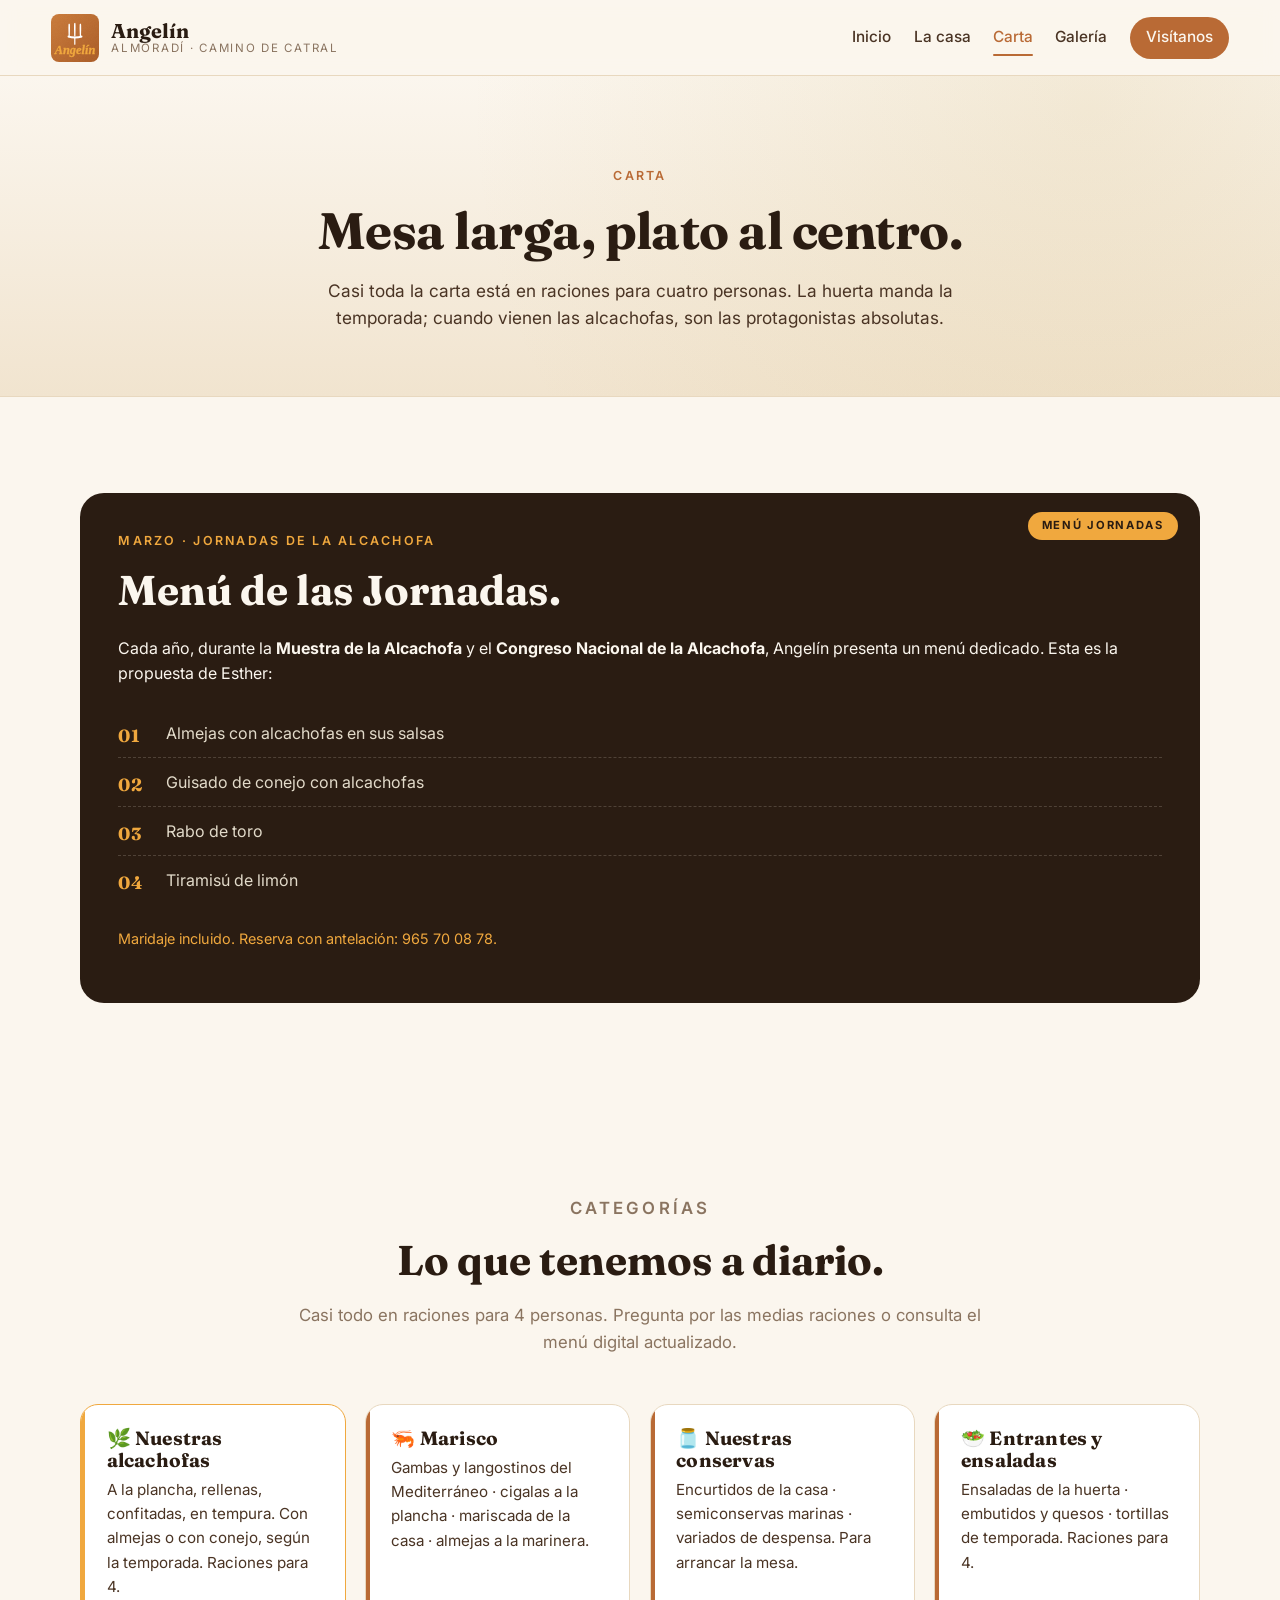
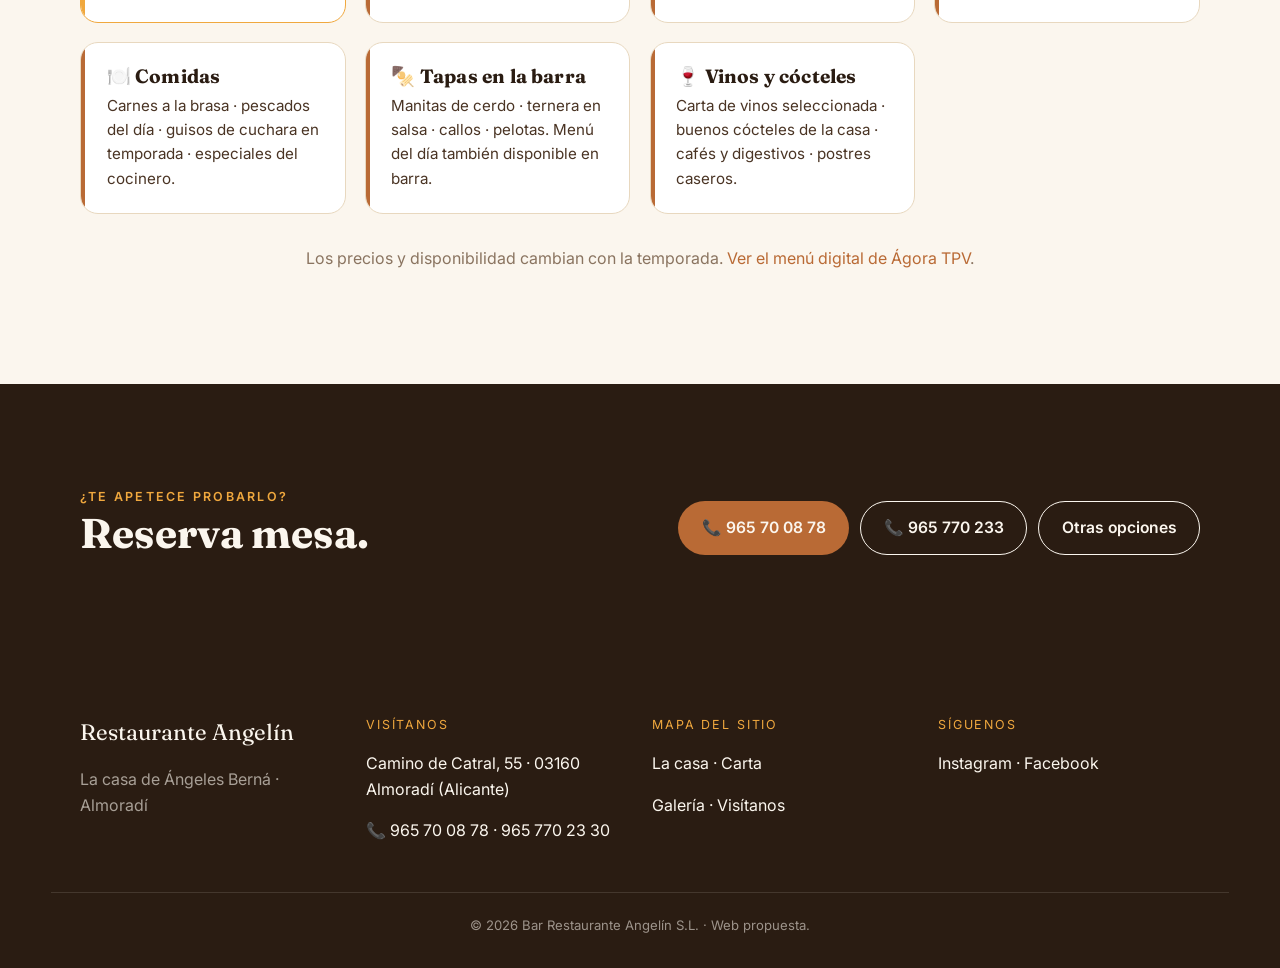
==== commit 3b697814: "﻿feat: rebranding con logo y paleta reales de Angelin - Nuevo logo SVG: tenedor blanco sobre terraco" ====
--- a/carta.html
+++ b/carta.html
@@ -18,11 +18,7 @@
 <header class="site-header">
   <a class="brand" href="index.html" aria-label="Inicio">
     <span class="brand-mark" aria-hidden="true">
-      <svg viewBox="0 0 40 40" width="36" height="36">
-        <path d="M20 6 C12 12, 12 26, 20 34 C28 26, 28 12, 20 6 Z" fill="none" stroke="currentColor" stroke-width="1.5" stroke-linejoin="round"/>
-        <path d="M20 6 L20 34" stroke="currentColor" stroke-width="1.1"/>
-        <path d="M15 13 L20 15 M25 13 L20 15 M14 19 L20 21 M26 19 L20 21 M16 26 L20 28 M24 26 L20 28" stroke="currentColor" stroke-width="0.9" fill="none"/>
-      </svg>
+      <img src="assets/img/logo.svg" alt="" width="48" height="48" style="display:block;border-radius:8px">
     </span>
     <span class="brand-text">
       <span class="brand-name">Angelín</span>
@@ -141,7 +137,7 @@
     </div>
     <div>
       <p class="footer-title">Síguenos</p>
-      <p><a href="https://www.instagram.com/barrestauranteangelin/" rel="noopener" target="_blank">Instagram</a></p>
+      <p><a href="https://www.instagram.com/barrestauranteangelin/" rel="noopener" target="_blank">Instagram</a> · <a href="https://www.facebook.com/profile.php?id=100063507461143" rel="noopener" target="_blank">Facebook</a></p>
     </div>
   </div>
   <p class="legal">© <span id="anyo"></span> Bar Restaurante Angelín S.L. · Web propuesta.</p>
--- a/assets/css/styles.css
+++ b/assets/css/styles.css
@@ -1,23 +1,24 @@
 /* ============ Restaurante Angelín — estilos ============
-   Paleta de huerta: verde campo, amarillo alcachofa y tierra tostada.
-   Distinta de El Ángel (terracota/oro). */
+   Paleta tomada de su logo real:
+   terracota (fondo del logo), amarillo Angelín (lettering) y blanco. */
 :root {
-  --cream: #f6efde;
-  --cream-2: #ecdfbe;
-  --ink: #1c2a1c;
-  --ink-2: #2f3d2e;
-  --muted: #6b6f5a;
-  --line: #d6cdb1;
-  --terracota: #3d6b3a;   /* verde huerta (acento principal) */
-  --terracota-d: #2a4f28; /* verde oscuro hover */
-  --oro: #d2b94a;         /* amarillo alcachofa */
-  --tostado: #a8754a;     /* tierra tostada (acento secundario) */
-  --shadow: 0 12px 32px rgba(28, 42, 28, 0.10);
+  --cream: #fbf6ee;
+  --cream-2: #f1e4cf;
+  --ink: #2a1c12;          /* marrón muy oscuro, casi negro */
+  --ink-2: #4a3424;
+  --muted: #8a7460;
+  --line: #e8d8bf;
+  --terracota: #b96a35;    /* terracota del logo (principal) */
+  --terracota-d: #8c4d24;  /* terracota oscuro hover */
+  --oro: #f0a83e;          /* amarillo Angelín del lettering */
+  --oro-d: #d88f24;
+  --tostado: #c97a3a;      /* tierra tostada del fondo */
+  --shadow: 0 12px 32px rgba(42, 28, 18, 0.12);
 }
 body {
   background:
-    radial-gradient(circle at 0% 0%, rgba(210, 185, 74, 0.06), transparent 35%),
-    radial-gradient(circle at 100% 100%, rgba(61, 107, 58, 0.06), transparent 40%),
+    radial-gradient(circle at 0% 0%, rgba(240, 168, 62, 0.07), transparent 40%),
+    radial-gradient(circle at 100% 100%, rgba(185, 106, 53, 0.07), transparent 45%),
     var(--cream);
   background-attachment: fixed;
 }
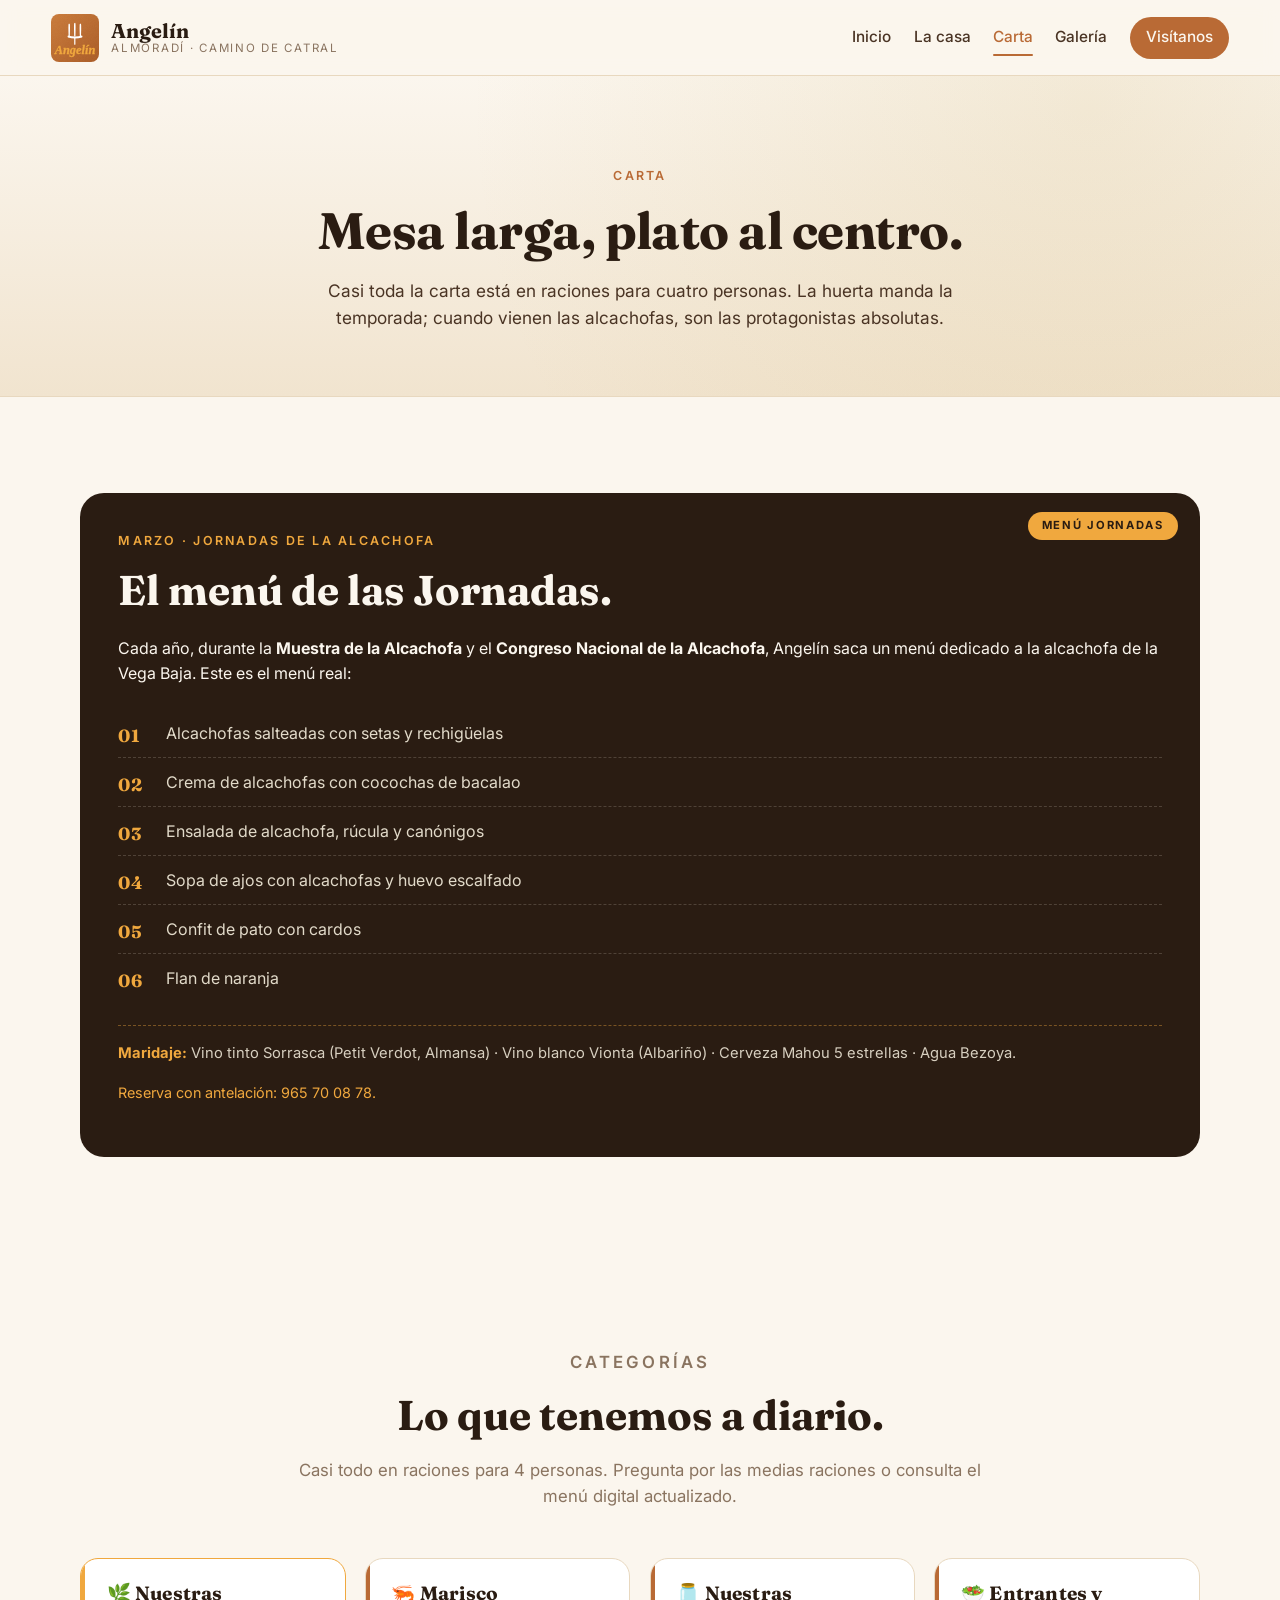
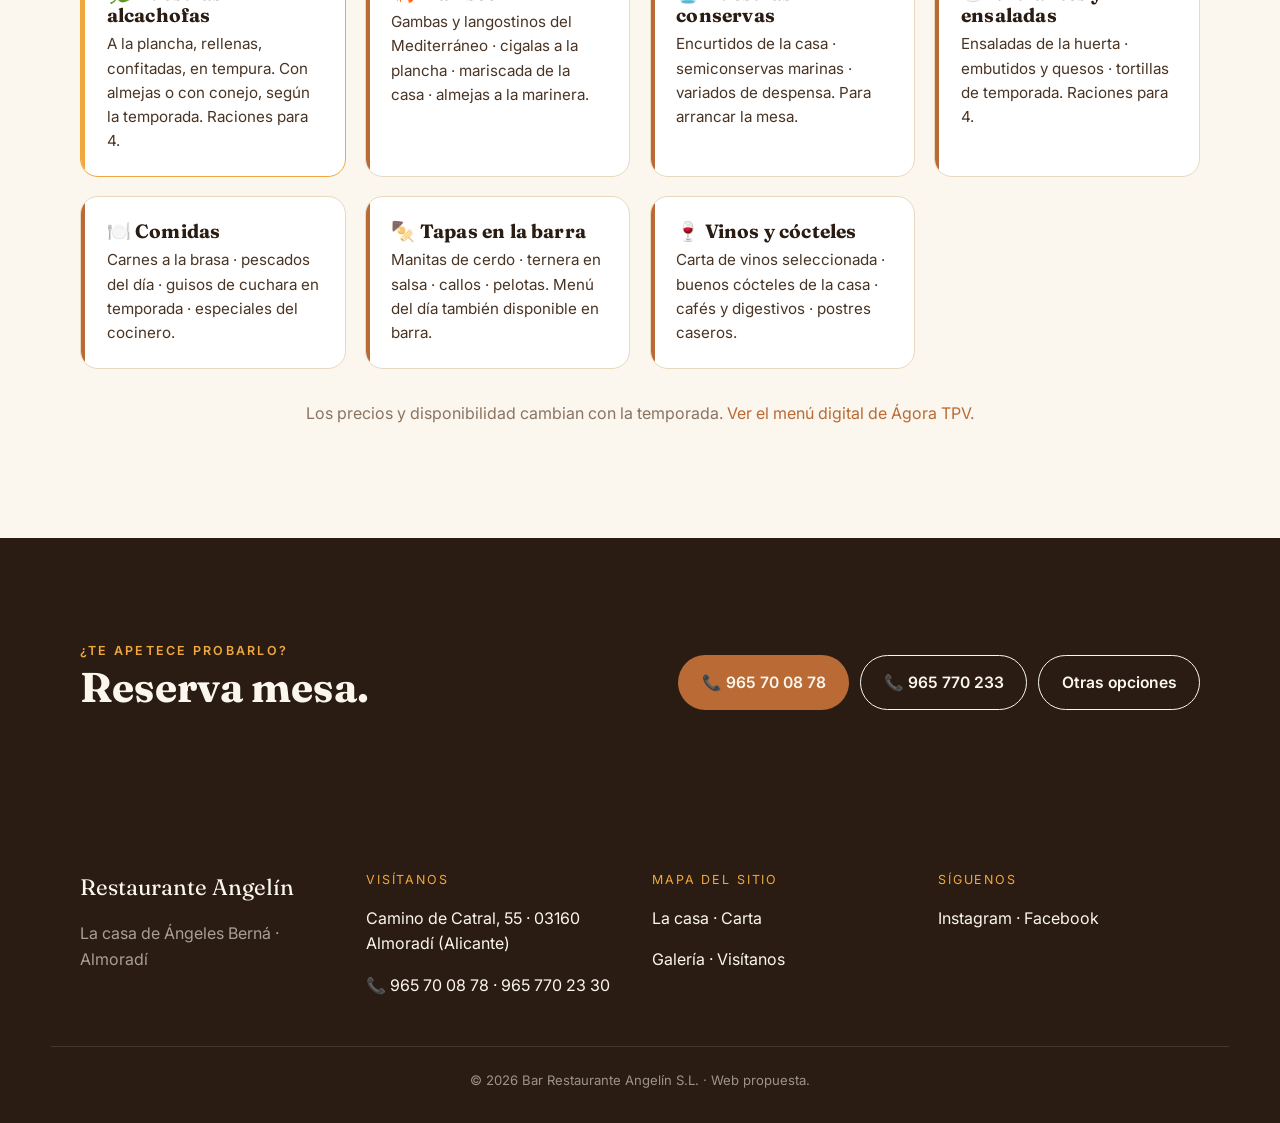
==== commit f27d2910: "﻿feat: fotos mejoradas (upscale 4x + sharpen) y carta real de Jornadas - Galeria: las 5 fotos pasada" ====
--- a/carta.html
+++ b/carta.html
@@ -49,15 +49,18 @@
     <div class="container">
       <div class="jornadas-card">
         <p class="kicker">Marzo · Jornadas de la Alcachofa</p>
-        <h2>Menú de las Jornadas.</h2>
-        <p>Cada año, durante la <strong>Muestra de la Alcachofa</strong> y el <strong>Congreso Nacional de la Alcachofa</strong>, Angelín presenta un menú dedicado. Esta es la propuesta de Esther:</p>
+        <h2>El menú de las Jornadas.</h2>
+        <p>Cada año, durante la <strong>Muestra de la Alcachofa</strong> y el <strong>Congreso Nacional de la Alcachofa</strong>, Angelín saca un menú dedicado a la alcachofa de la Vega Baja. Este es el menú real:</p>
         <ol>
-          <li>Almejas con alcachofas en sus salsas</li>
-          <li>Guisado de conejo con alcachofas</li>
-          <li>Rabo de toro</li>
-          <li>Tiramisú de limón</li>
+          <li>Alcachofas salteadas con setas y rechigüelas</li>
+          <li>Crema de alcachofas con cocochas de bacalao</li>
+          <li>Ensalada de alcachofa, rúcula y canónigos</li>
+          <li>Sopa de ajos con alcachofas y huevo escalfado</li>
+          <li>Confit de pato con cardos</li>
+          <li>Flan de naranja</li>
         </ol>
-        <p style="margin-top: 1.4rem; color: var(--oro); font-size: 0.9rem;">Maridaje incluido. Reserva con antelación: 965 70 08 78.</p>
+        <p style="margin-top: 1.4rem; padding-top: 1rem; border-top: 1px dashed rgba(240, 168, 62, 0.4); color: rgba(246,239,222,0.85); font-size: 0.92rem;"><strong style="color: var(--oro);">Maridaje:</strong> Vino tinto Sorrasca (Petit Verdot, Almansa) · Vino blanco Vionta (Albariño) · Cerveza Mahou 5 estrellas · Agua Bezoya.</p>
+        <p style="margin-top: 1rem; color: var(--oro); font-size: 0.9rem;">Reserva con antelación: 965 70 08 78.</p>
       </div>
     </div>
   </section>
--- a/assets/css/styles.css
+++ b/assets/css/styles.css
@@ -460,6 +460,61 @@
   position: absolute; inset: 0; width: 100%; height: 100%;
   object-fit: cover; display: block;
 }
+
+/* -------- Lightbox -------- */
+.lightbox {
+  position: fixed; inset: 0; z-index: 9999;
+  background: rgba(0, 0, 0, 0.92);
+  display: none; align-items: center; justify-content: center;
+  padding: 2vw; cursor: zoom-out;
+  animation: lb-fade 0.18s ease-out;
+}
+.lightbox.is-open { display: flex; }
+.lightbox-stage {
+  margin: 0; max-width: 95vw; max-height: 92vh;
+  display: flex; flex-direction: column; gap: 1rem; align-items: center;
+}
+.lightbox img {
+  max-width: 95vw; max-height: 80vh;
+  object-fit: contain;
+  box-shadow: 0 20px 60px rgba(0, 0, 0, 0.6);
+  border-radius: 4px; background: #111;
+}
+.lightbox-caption {
+  color: rgba(255, 255, 255, 0.92);
+  font-family: inherit; font-size: 0.95rem;
+  text-align: center; margin: 0; padding: 0 1rem;
+  letter-spacing: 0.02em;
+}
+.lightbox-close, .lightbox-nav {
+  position: absolute; background: rgba(255, 255, 255, 0.12);
+  color: white; border: 0; border-radius: 50%;
+  cursor: pointer; transition: background 0.15s, transform 0.15s;
+  display: flex; align-items: center; justify-content: center;
+  font-family: inherit; line-height: 1;
+}
+.lightbox-close:hover, .lightbox-nav:hover {
+  background: rgba(255, 255, 255, 0.25); transform: scale(1.05);
+}
+.lightbox-close {
+  top: 16px; right: 16px;
+  width: 44px; height: 44px; font-size: 1.6rem;
+}
+.lightbox-nav {
+  top: 50%; transform: translateY(-50%);
+  width: 52px; height: 52px; font-size: 1.8rem;
+}
+.lightbox-nav:hover { transform: translateY(-50%) scale(1.05); }
+.lightbox-prev { left: 16px; }
+.lightbox-next { right: 16px; }
+.gallery figure { cursor: zoom-in; transition: transform 0.15s; }
+.gallery figure:hover { transform: scale(1.02); }
+.gallery figure:focus-visible { outline: 3px solid var(--terracota); outline-offset: 3px; }
+@keyframes lb-fade { from { opacity: 0; } to { opacity: 1; } }
+@media (max-width: 600px) {
+  .lightbox-nav { width: 40px; height: 40px; font-size: 1.4rem; }
+  .lightbox-close { width: 38px; height: 38px; font-size: 1.4rem; top: 10px; right: 10px; }
+}
 .gallery figure.is-real::before { background: var(--oro); color: var(--ink); }
 
 .section-reservas { background: var(--ink); color: var(--cream); }
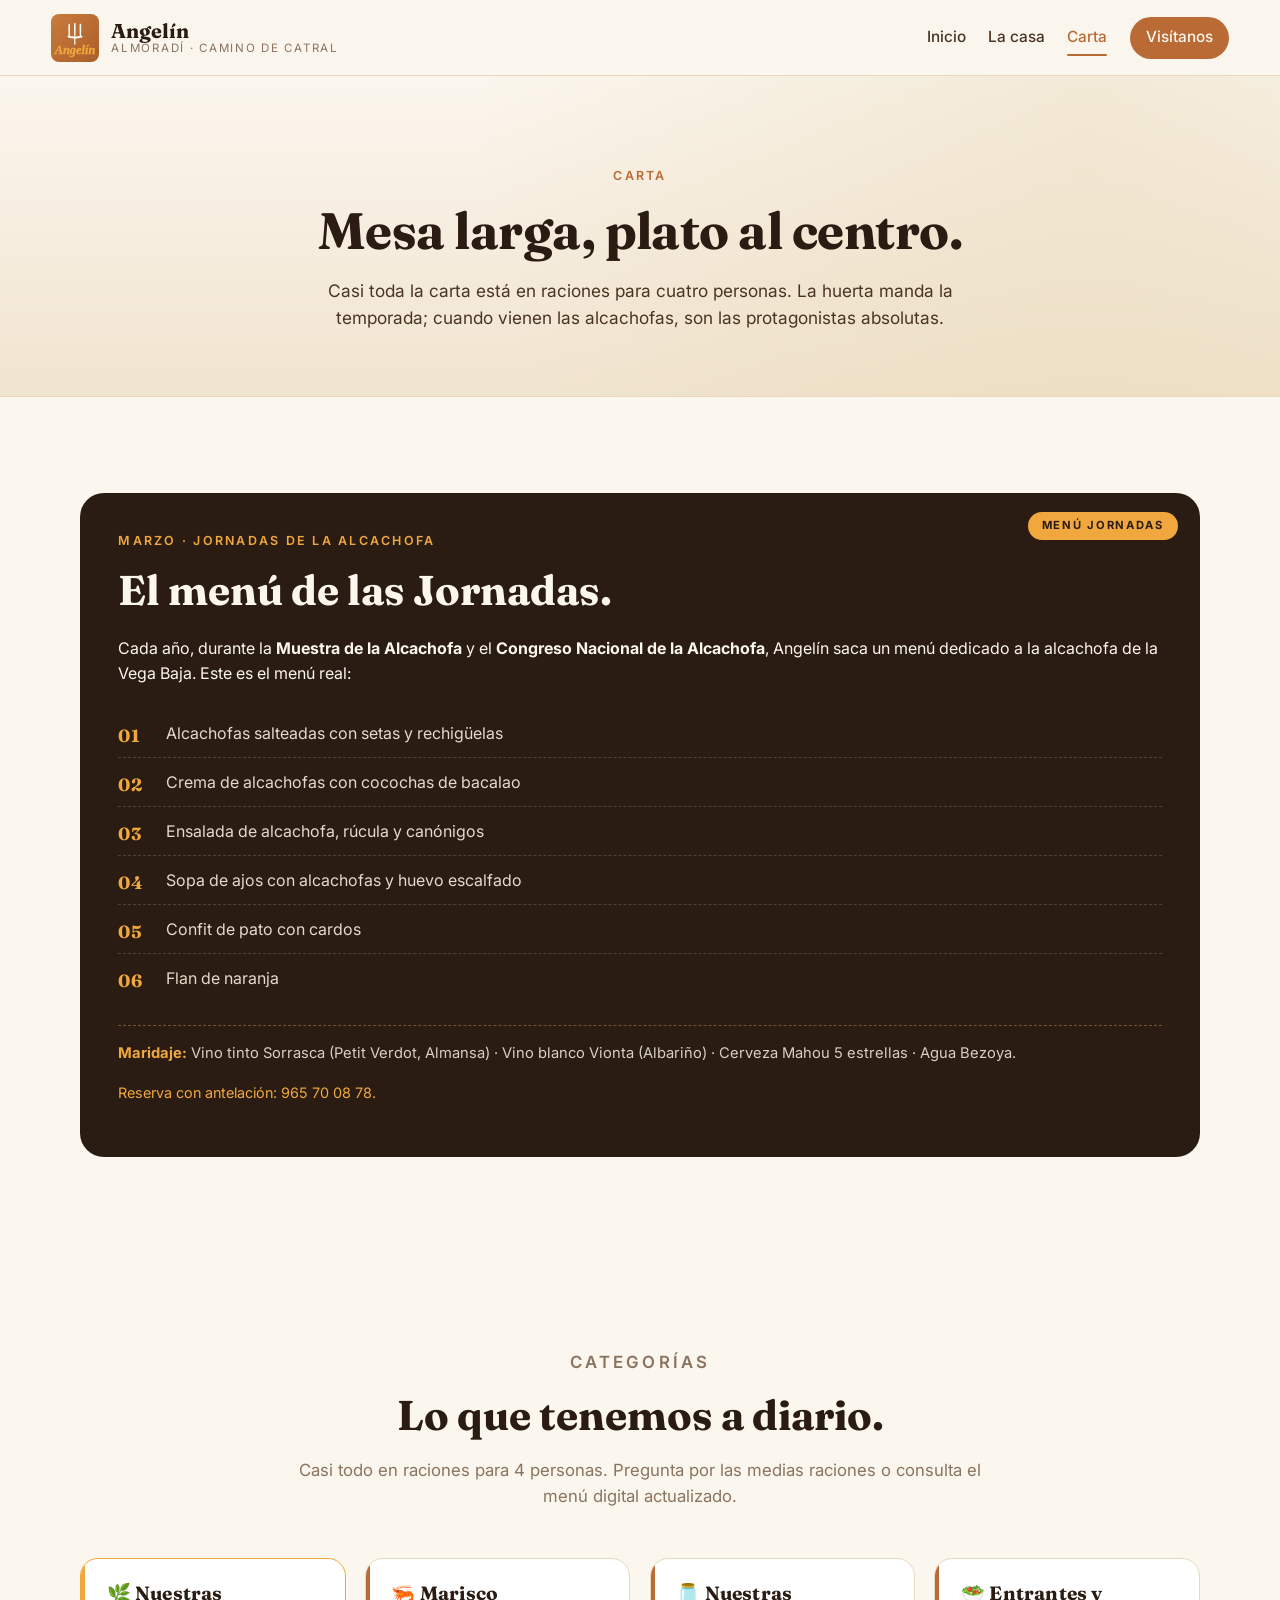
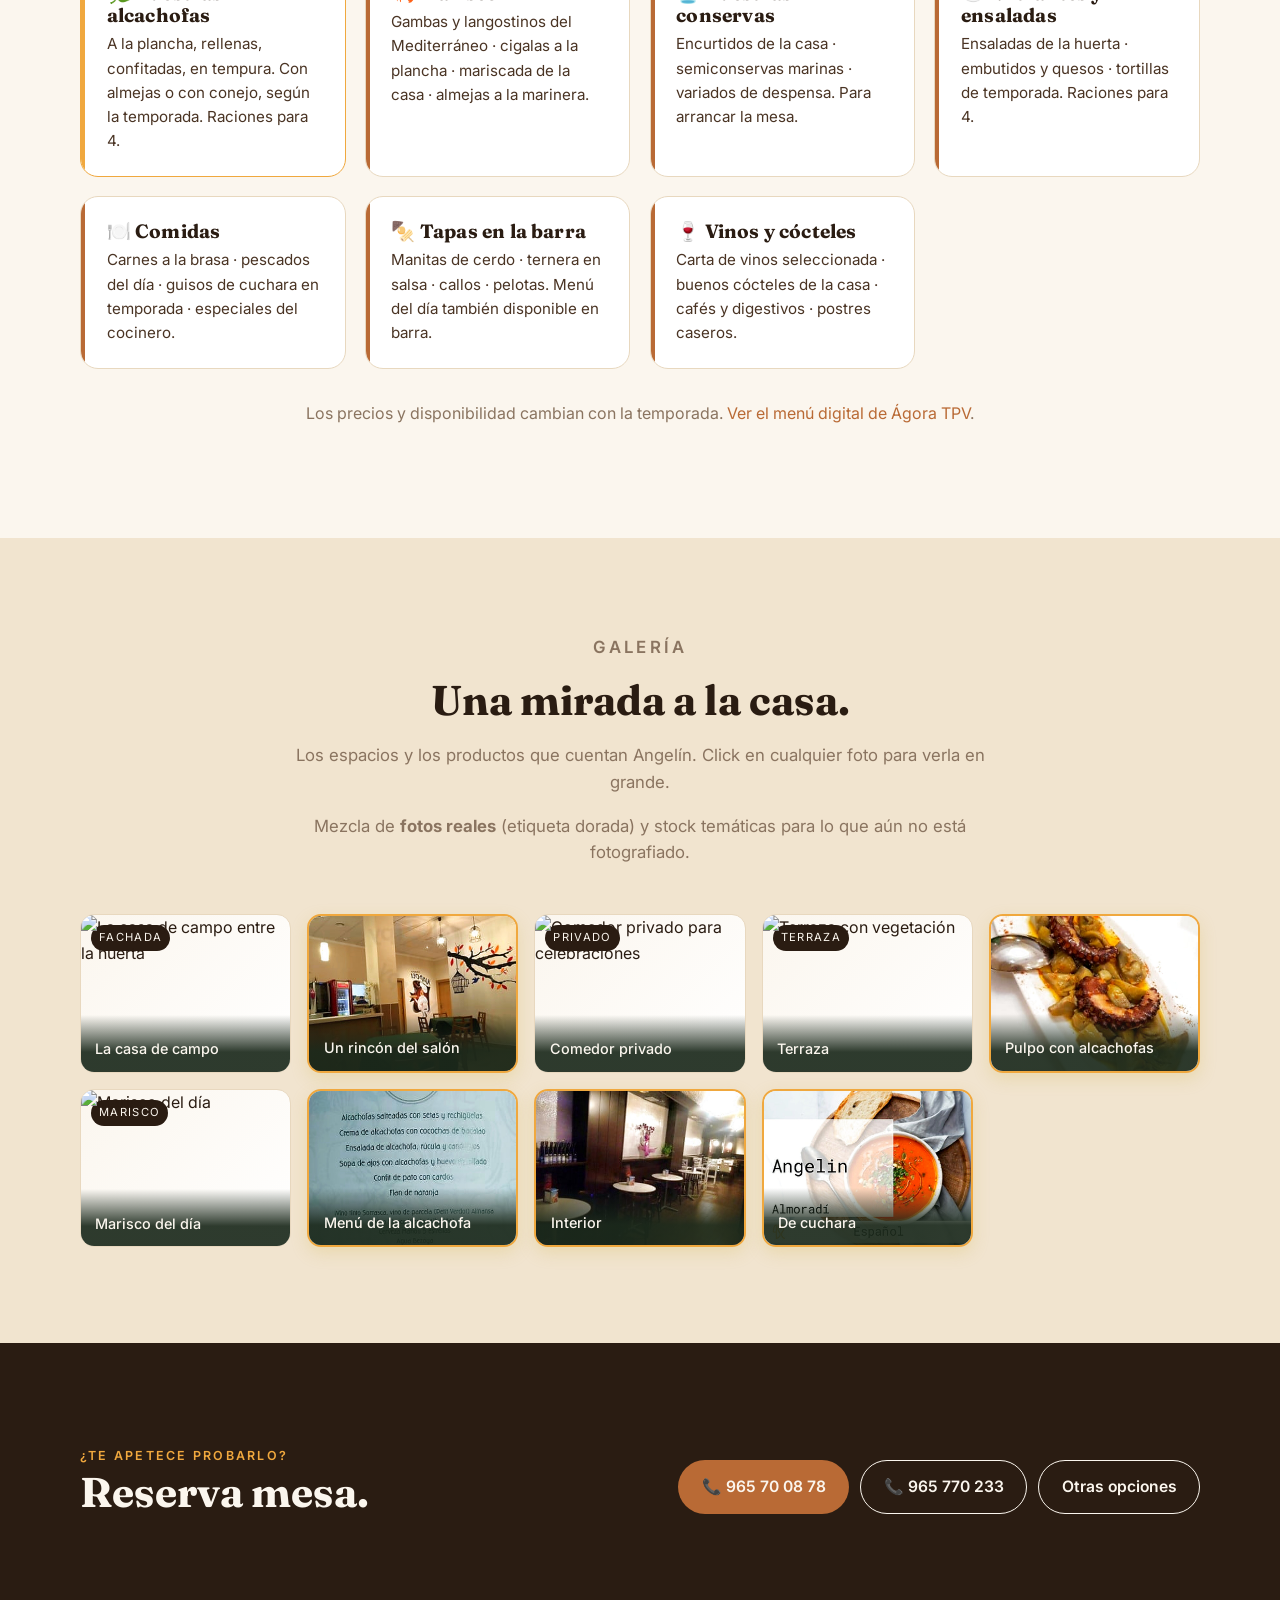
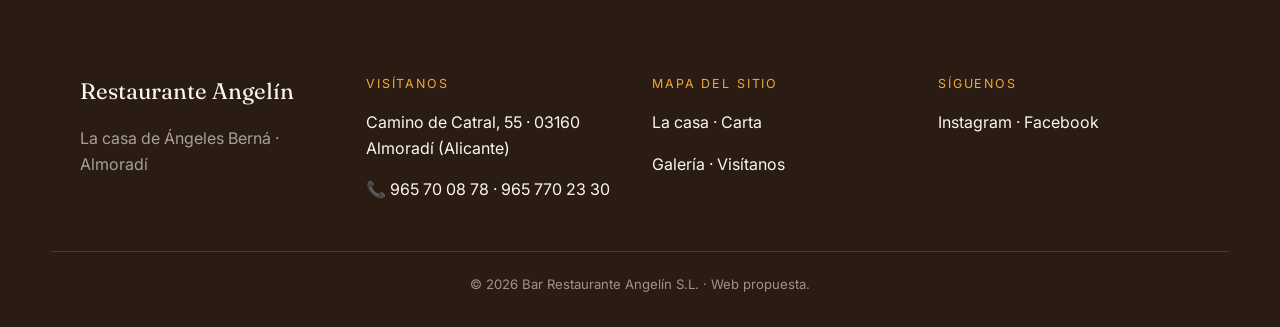
==== commit b4d34b32: "﻿feat: fusiona Carta y Galeria en una sola pagina - carta.html incluye ahora la galeria al final (an" ====
--- a/carta.html
+++ b/carta.html
@@ -30,7 +30,6 @@
     <a href="index.html">Inicio</a>
     <a href="historia.html">La casa</a>
     <a href="carta.html" class="is-active">Carta</a>
-    <a href="galeria.html">Galería</a>
     <a href="visitanos.html" class="nav-cta">Visítanos</a>
   </nav>
 </header>
@@ -106,6 +105,28 @@
     </div>
   </section>
 
+  <section class="section section-galeria" id="galeria">
+    <div class="container">
+      <header class="section-head">
+        <p class="kicker">Galería</p>
+        <h2>Una mirada a la casa.</h2>
+        <p>Los espacios y los productos que cuentan Angelín. Click en cualquier foto para verla en grande.</p>
+        <p class="muted small">Mezcla de <strong>fotos reales</strong> (etiqueta dorada) y stock temáticas para lo que aún no está fotografiado.</p>
+      </header>
+      <div class="gallery gallery-photos">
+        <figure data-tag="Fachada"><img loading="lazy" src="https://loremflickr.com/800/600/spanish,countryside,restaurant?lock=11" alt="La casa de campo entre la huerta"><figcaption>La casa de campo</figcaption></figure>
+        <figure data-tag="Real · Salón" class="is-real"><img loading="lazy" src="assets/img/gallery/02.jpg" alt="Salón interior con decoración mural"><figcaption>Un rincón del salón</figcaption></figure>
+        <figure data-tag="Privado"><img loading="lazy" src="https://loremflickr.com/800/600/private,dining,room?lock=33" alt="Comedor privado para celebraciones"><figcaption>Comedor privado</figcaption></figure>
+        <figure data-tag="Terraza"><img loading="lazy" src="https://loremflickr.com/800/600/terrace,restaurant,garden?lock=44" alt="Terraza con vegetación"><figcaption>Terraza</figcaption></figure>
+        <figure data-tag="Real · Insignia" class="is-real"><img loading="lazy" src="assets/img/gallery/03.jpg" alt="Pulpo con alcachofas, plato emblema de Angelín"><figcaption>Pulpo con alcachofas</figcaption></figure>
+        <figure data-tag="Marisco"><img loading="lazy" src="https://loremflickr.com/800/600/seafood,prawns,plate?lock=66" alt="Marisco del día"><figcaption>Marisco del día</figcaption></figure>
+        <figure data-tag="Real · Carta" class="is-real"><img loading="lazy" src="assets/img/gallery/05.jpg" alt="Menú de degustación con alcachofas de temporada"><figcaption>Menú de la alcachofa</figcaption></figure>
+        <figure data-tag="Real · Barra" class="is-real"><img loading="lazy" src="assets/img/gallery/04.jpg" alt="Interior con barra y mesas"><figcaption>Interior</figcaption></figure>
+        <figure data-tag="Real · Cuchara" class="is-real"><img loading="lazy" src="assets/img/gallery/01.jpg" alt="Plato de cuchara con pan de la casa"><figcaption>De cuchara</figcaption></figure>
+      </div>
+    </div>
+  </section>
+
   <section class="section section-reservas">
     <div class="container reserve-strip">
       <div>
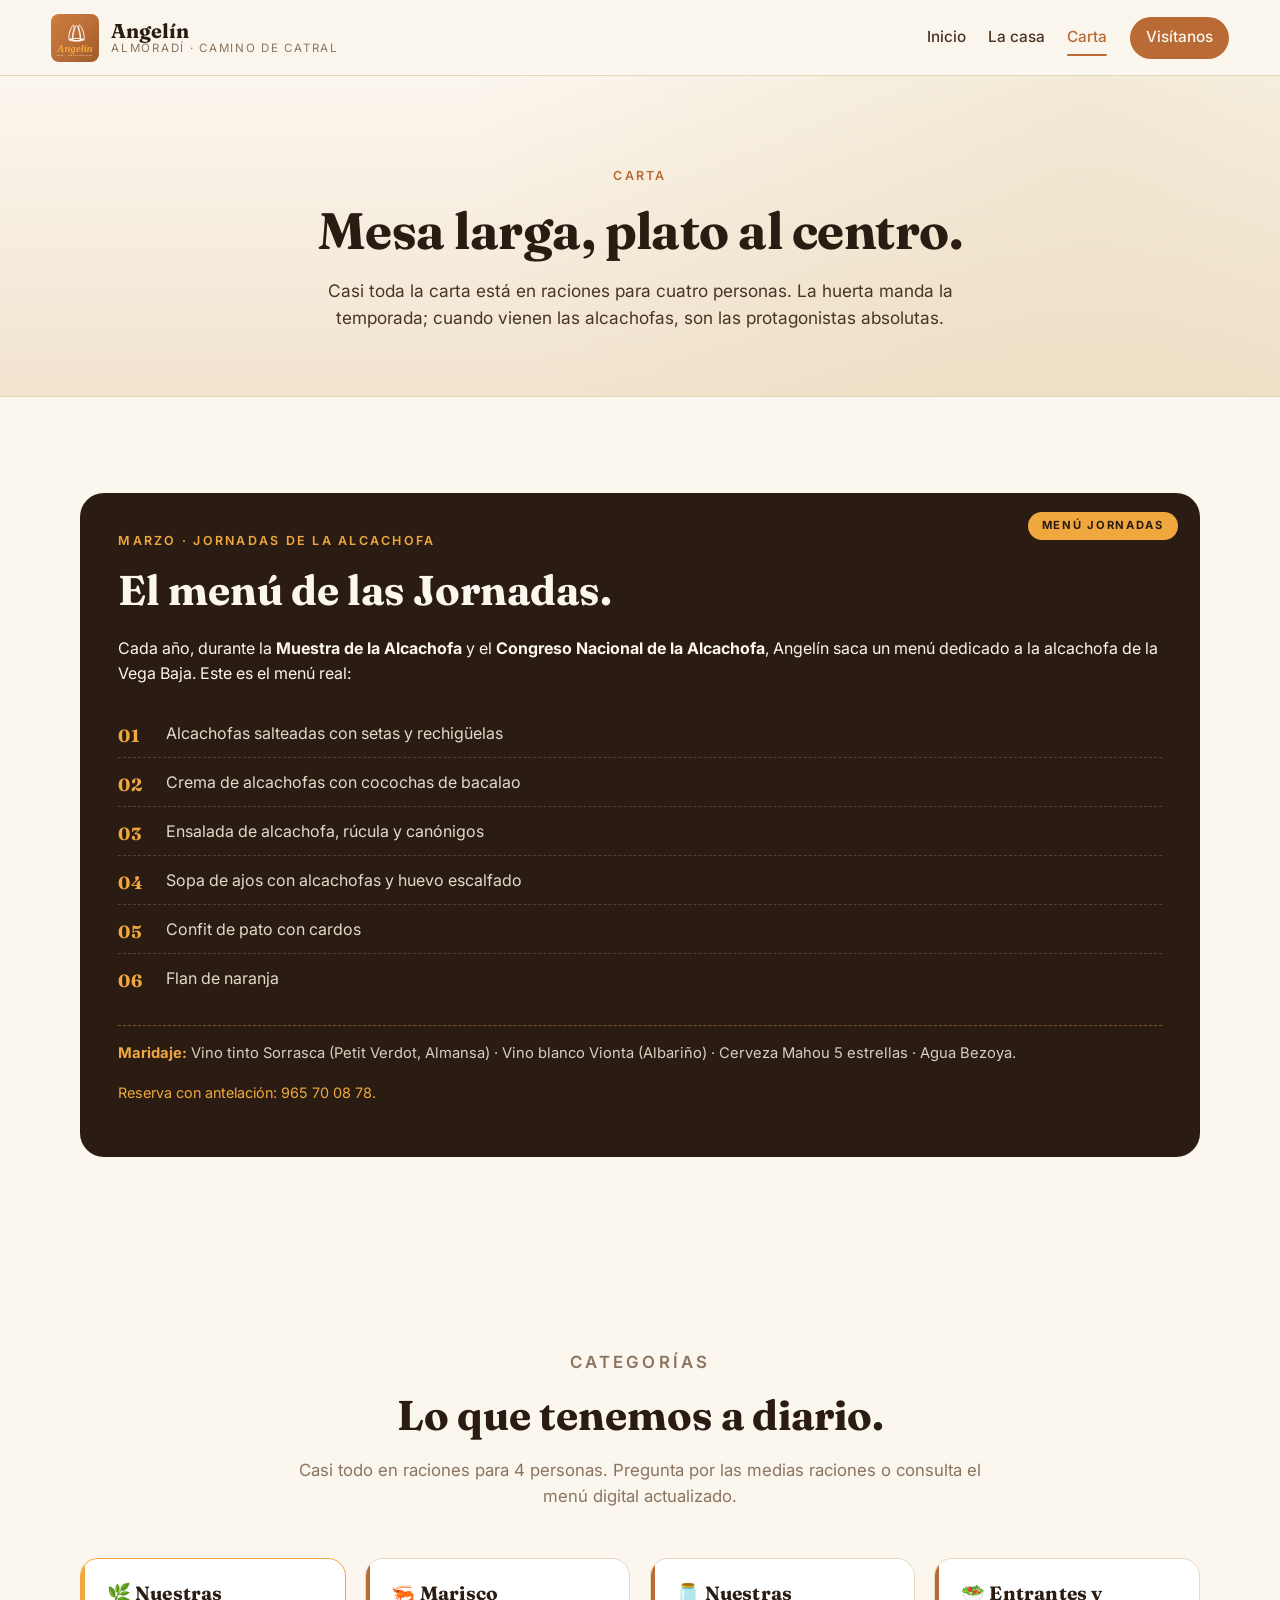
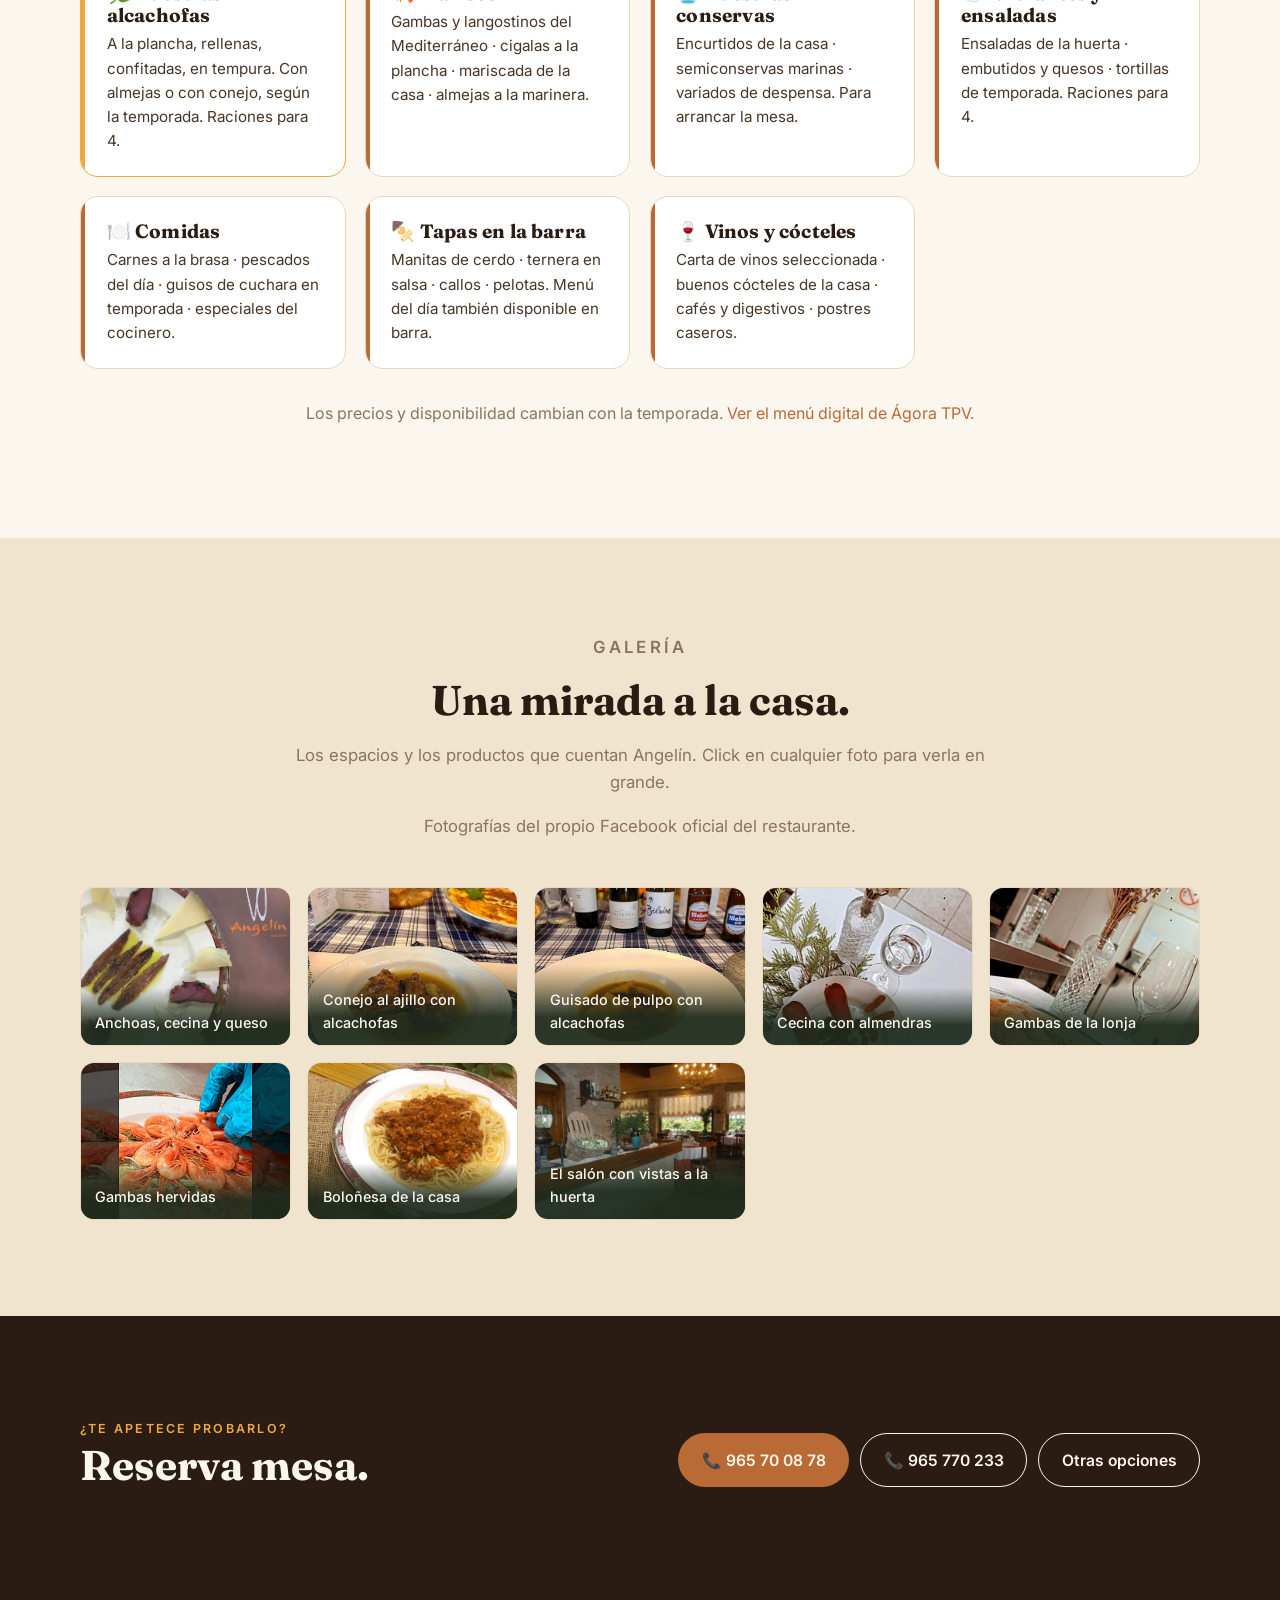
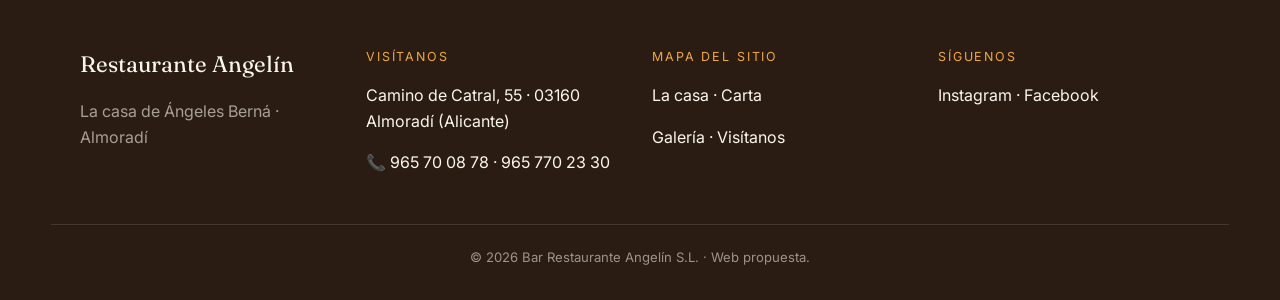
==== commit 096ae5c3: "feat(angelin): galeria con fotos reales del FB y logo fiel - galeria: 8 fotos reales del Facebook of" ====
--- a/carta.html
+++ b/carta.html
@@ -111,18 +111,17 @@
         <p class="kicker">Galería</p>
         <h2>Una mirada a la casa.</h2>
         <p>Los espacios y los productos que cuentan Angelín. Click en cualquier foto para verla en grande.</p>
-        <p class="muted small">Mezcla de <strong>fotos reales</strong> (etiqueta dorada) y stock temáticas para lo que aún no está fotografiado.</p>
+        <p class="muted small">Fotografías del propio Facebook oficial del restaurante.</p>
       </header>
       <div class="gallery gallery-photos">
-        <figure data-tag="Fachada"><img loading="lazy" src="https://loremflickr.com/800/600/spanish,countryside,restaurant?lock=11" alt="La casa de campo entre la huerta"><figcaption>La casa de campo</figcaption></figure>
-        <figure data-tag="Real · Salón" class="is-real"><img loading="lazy" src="assets/img/gallery/02.jpg" alt="Salón interior con decoración mural"><figcaption>Un rincón del salón</figcaption></figure>
-        <figure data-tag="Privado"><img loading="lazy" src="https://loremflickr.com/800/600/private,dining,room?lock=33" alt="Comedor privado para celebraciones"><figcaption>Comedor privado</figcaption></figure>
-        <figure data-tag="Terraza"><img loading="lazy" src="https://loremflickr.com/800/600/terrace,restaurant,garden?lock=44" alt="Terraza con vegetación"><figcaption>Terraza</figcaption></figure>
-        <figure data-tag="Real · Insignia" class="is-real"><img loading="lazy" src="assets/img/gallery/03.jpg" alt="Pulpo con alcachofas, plato emblema de Angelín"><figcaption>Pulpo con alcachofas</figcaption></figure>
-        <figure data-tag="Marisco"><img loading="lazy" src="https://loremflickr.com/800/600/seafood,prawns,plate?lock=66" alt="Marisco del día"><figcaption>Marisco del día</figcaption></figure>
-        <figure data-tag="Real · Carta" class="is-real"><img loading="lazy" src="assets/img/gallery/05.jpg" alt="Menú de degustación con alcachofas de temporada"><figcaption>Menú de la alcachofa</figcaption></figure>
-        <figure data-tag="Real · Barra" class="is-real"><img loading="lazy" src="assets/img/gallery/04.jpg" alt="Interior con barra y mesas"><figcaption>Interior</figcaption></figure>
-        <figure data-tag="Real · Cuchara" class="is-real"><img loading="lazy" src="assets/img/gallery/01.jpg" alt="Plato de cuchara con pan de la casa"><figcaption>De cuchara</figcaption></figure>
+        <figure data-tag="Insignia"><img loading="lazy" src="assets/img/gallery/01.jpg" alt="Plato con anchoas, cecina y queso curado de la casa"><figcaption>Anchoas, cecina y queso</figcaption></figure>
+        <figure data-tag="Tradición"><img loading="lazy" src="assets/img/gallery/02.jpg" alt="Conejo al ajillo con alcachofas, plato de la huerta de Almoradí"><figcaption>Conejo al ajillo con alcachofas</figcaption></figure>
+        <figure data-tag="De cuchara"><img loading="lazy" src="assets/img/gallery/03.jpg" alt="Guisado de pulpo con alcachofas servido en cazuela"><figcaption>Guisado de pulpo con alcachofas</figcaption></figure>
+        <figure data-tag="Para picar"><img loading="lazy" src="assets/img/gallery/04.jpg" alt="Plato de cecina con almendras y picos de pan"><figcaption>Cecina con almendras</figcaption></figure>
+        <figure data-tag="Marisco"><img loading="lazy" src="assets/img/gallery/05.jpg" alt="Plato de gambas y copa de vino"><figcaption>Gambas de la lonja</figcaption></figure>
+        <figure data-tag="Producto"><img loading="lazy" src="assets/img/gallery/06.jpg" alt="Bandeja de gambas hervidas servida en mesa"><figcaption>Gambas hervidas</figcaption></figure>
+        <figure data-tag="Pasta"><img loading="lazy" src="assets/img/gallery/07.jpg" alt="Espaguetis a la boloñesa en plato rústico"><figcaption>Boloñesa de la casa</figcaption></figure>
+        <figure data-tag="Sala"><img loading="lazy" src="assets/img/gallery/08.jpg" alt="Salón interior de Restaurante Angelín con cesta de verduras y vistas a la huerta"><figcaption>El salón con vistas a la huerta</figcaption></figure>
       </div>
     </div>
   </section>
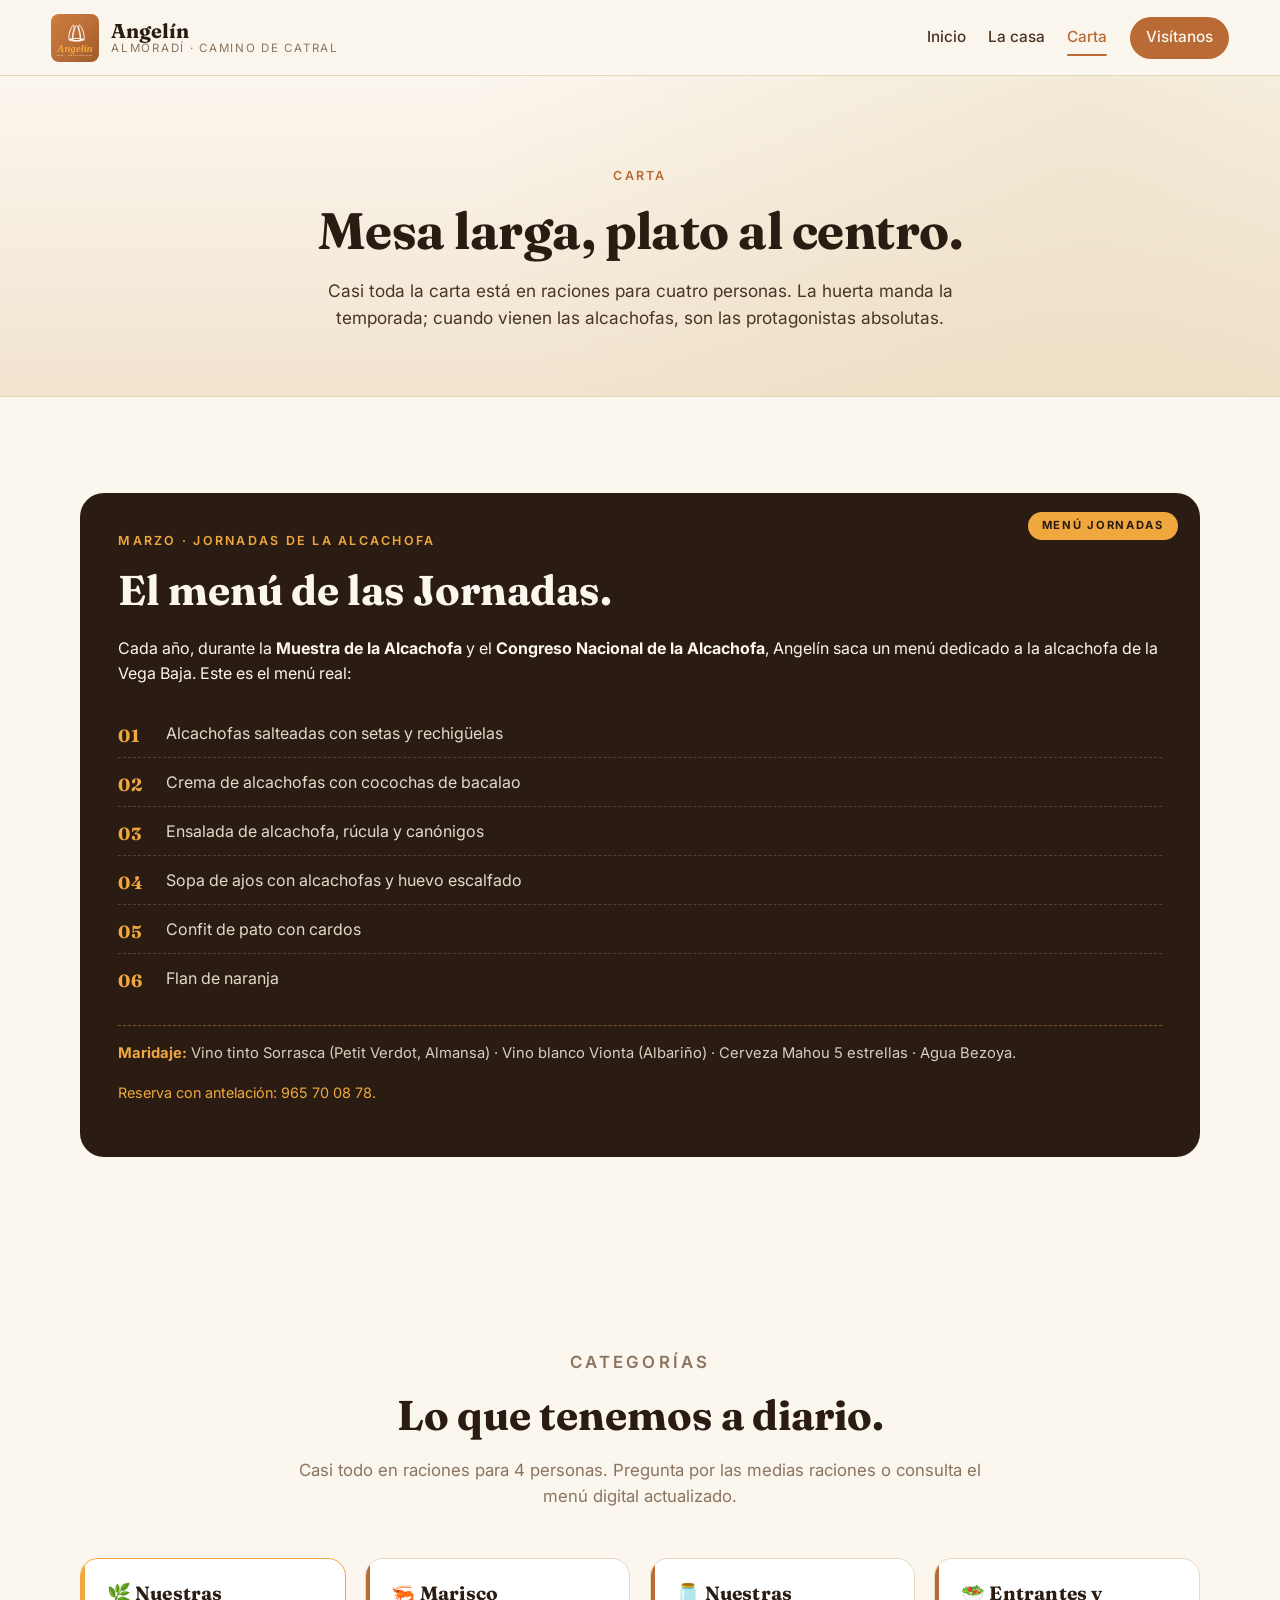
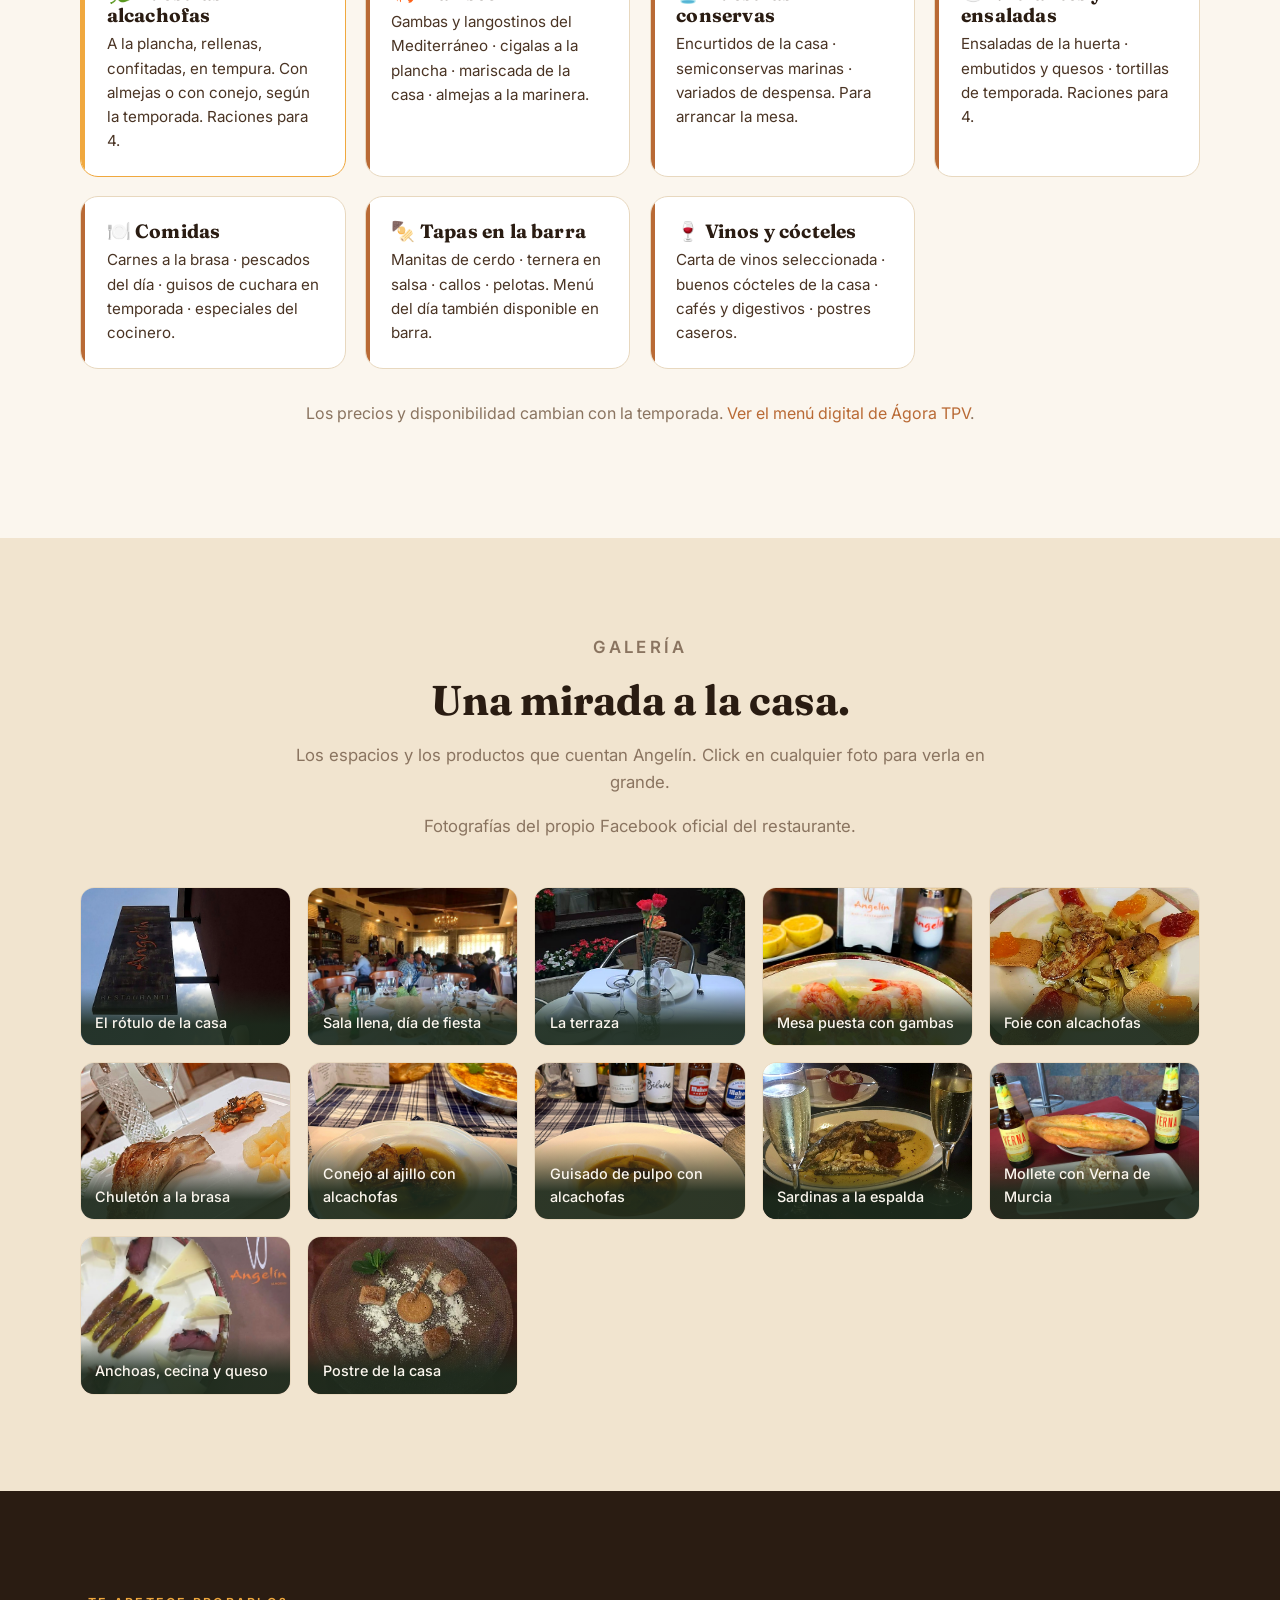
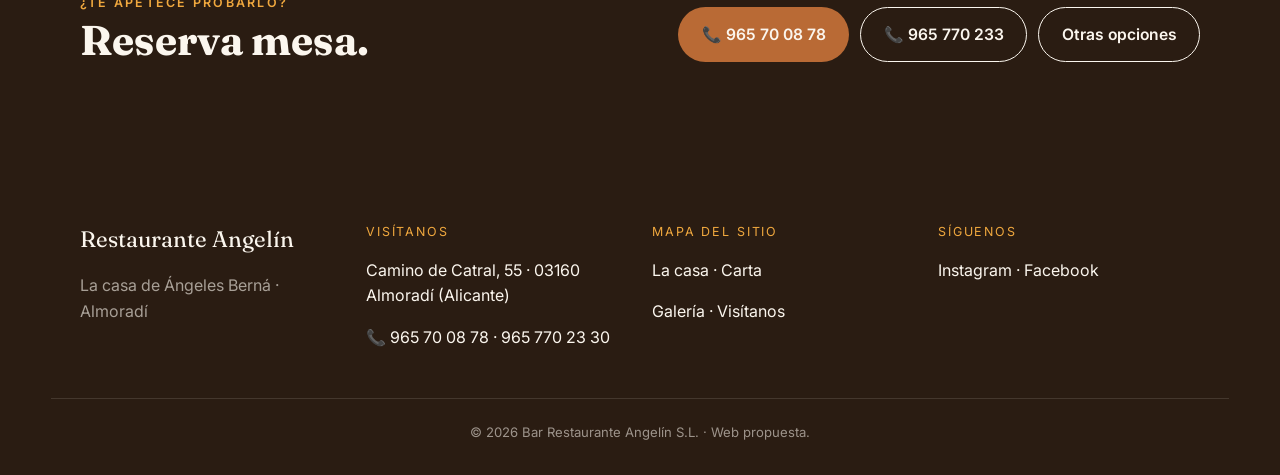
==== commit eb70148e: "feat(angelin): galeria ampliada a 12 fotos reales (round 2 FB) Nuevas joyas extraidas del FB en segu" ====
--- a/carta.html
+++ b/carta.html
@@ -114,14 +114,18 @@
         <p class="muted small">Fotografías del propio Facebook oficial del restaurante.</p>
       </header>
       <div class="gallery gallery-photos">
-        <figure data-tag="Insignia"><img loading="lazy" src="assets/img/gallery/01.jpg" alt="Plato con anchoas, cecina y queso curado de la casa"><figcaption>Anchoas, cecina y queso</figcaption></figure>
-        <figure data-tag="Tradición"><img loading="lazy" src="assets/img/gallery/02.jpg" alt="Conejo al ajillo con alcachofas, plato de la huerta de Almoradí"><figcaption>Conejo al ajillo con alcachofas</figcaption></figure>
-        <figure data-tag="De cuchara"><img loading="lazy" src="assets/img/gallery/03.jpg" alt="Guisado de pulpo con alcachofas servido en cazuela"><figcaption>Guisado de pulpo con alcachofas</figcaption></figure>
-        <figure data-tag="Para picar"><img loading="lazy" src="assets/img/gallery/04.jpg" alt="Plato de cecina con almendras y picos de pan"><figcaption>Cecina con almendras</figcaption></figure>
-        <figure data-tag="Marisco"><img loading="lazy" src="assets/img/gallery/05.jpg" alt="Plato de gambas y copa de vino"><figcaption>Gambas de la lonja</figcaption></figure>
-        <figure data-tag="Producto"><img loading="lazy" src="assets/img/gallery/06.jpg" alt="Bandeja de gambas hervidas servida en mesa"><figcaption>Gambas hervidas</figcaption></figure>
-        <figure data-tag="Pasta"><img loading="lazy" src="assets/img/gallery/07.jpg" alt="Espaguetis a la boloñesa en plato rústico"><figcaption>Boloñesa de la casa</figcaption></figure>
-        <figure data-tag="Sala"><img loading="lazy" src="assets/img/gallery/08.jpg" alt="Salón interior de Restaurante Angelín con cesta de verduras y vistas a la huerta"><figcaption>El salón con vistas a la huerta</figcaption></figure>
+        <figure data-tag="Fachada"><img loading="lazy" src="assets/img/gallery/01.jpg" alt="Rótulo del Restaurante Angelín en la calle"><figcaption>El rótulo de la casa</figcaption></figure>
+        <figure data-tag="Ambiente"><img loading="lazy" src="assets/img/gallery/02.jpg" alt="Salón comedor lleno de clientes en plena celebración"><figcaption>Sala llena, día de fiesta</figcaption></figure>
+        <figure data-tag="Terraza"><img loading="lazy" src="assets/img/gallery/03.jpg" alt="Mesa de la terraza con flores frescas, copas y plantas"><figcaption>La terraza</figcaption></figure>
+        <figure data-tag="Detalle"><img loading="lazy" src="assets/img/gallery/04.jpg" alt="Servilletero y salero con el logo de Angelín junto a plato de gambas"><figcaption>Mesa puesta con gambas</figcaption></figure>
+        <figure data-tag="Plato del chef"><img loading="lazy" src="assets/img/gallery/05.jpg" alt="Foie a la plancha con alcachofas y picos con mermeladas"><figcaption>Foie con alcachofas</figcaption></figure>
+        <figure data-tag="Carne"><img loading="lazy" src="assets/img/gallery/06.jpg" alt="Chuletón a la brasa con patatas y guarnición"><figcaption>Chuletón a la brasa</figcaption></figure>
+        <figure data-tag="Tradición"><img loading="lazy" src="assets/img/gallery/07.jpg" alt="Conejo al ajillo con alcachofas, plato de la huerta de Almoradí"><figcaption>Conejo al ajillo con alcachofas</figcaption></figure>
+        <figure data-tag="De cuchara"><img loading="lazy" src="assets/img/gallery/08.jpg" alt="Guisado de pulpo con alcachofas servido en cazuela"><figcaption>Guisado de pulpo con alcachofas</figcaption></figure>
+        <figure data-tag="Pescado"><img loading="lazy" src="assets/img/gallery/09.jpg" alt="Sardinas a la espalda con dos copas de cava"><figcaption>Sardinas a la espalda</figcaption></figure>
+        <figure data-tag="Producto local"><img loading="lazy" src="assets/img/gallery/10.jpg" alt="Mollete con ensaladilla y anchoas con cervezas Estrella Verna de Murcia"><figcaption>Mollete con Verna de Murcia</figcaption></figure>
+        <figure data-tag="Insignia"><img loading="lazy" src="assets/img/gallery/11.jpg" alt="Plato con anchoas, cecina y queso curado de la casa"><figcaption>Anchoas, cecina y queso</figcaption></figure>
+        <figure data-tag="Postre"><img loading="lazy" src="assets/img/gallery/12.jpg" alt="Postre decorativo con galleta María, miel y hojas de menta"><figcaption>Postre de la casa</figcaption></figure>
       </div>
     </div>
   </section>
